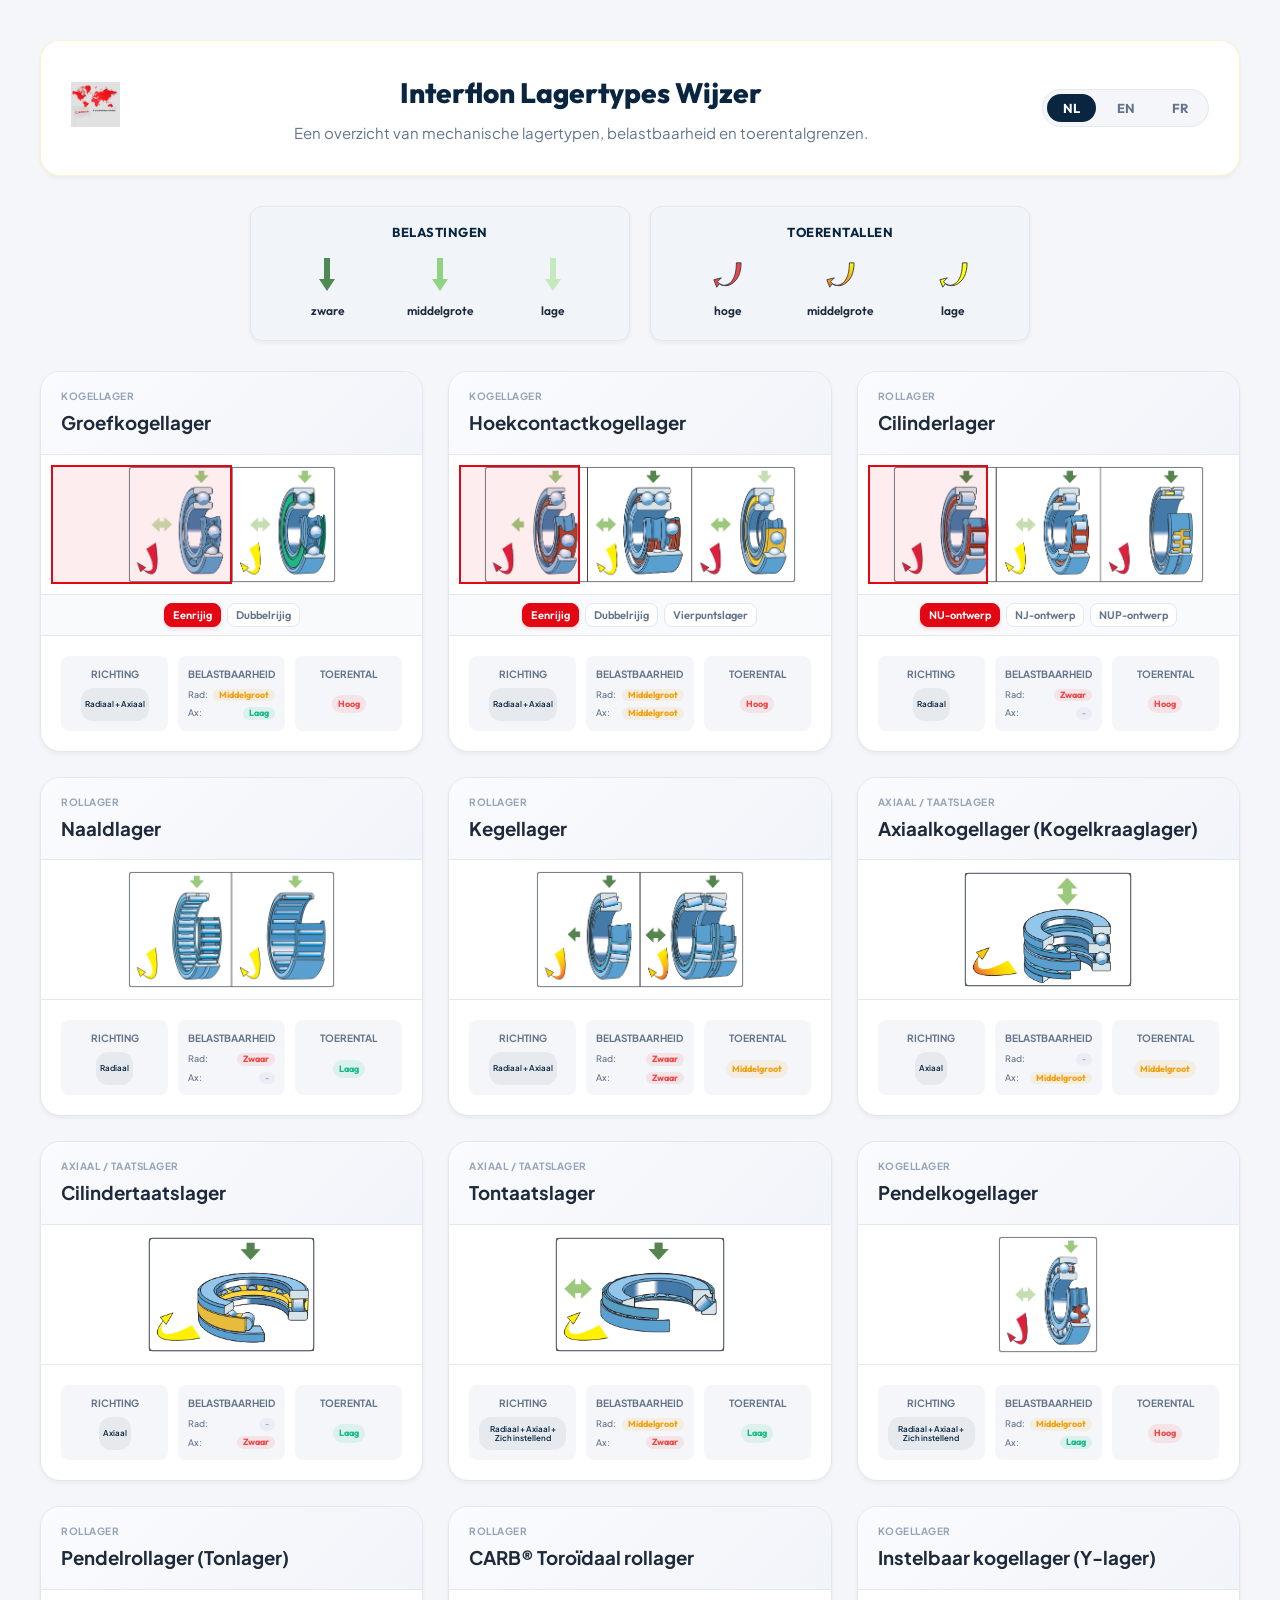
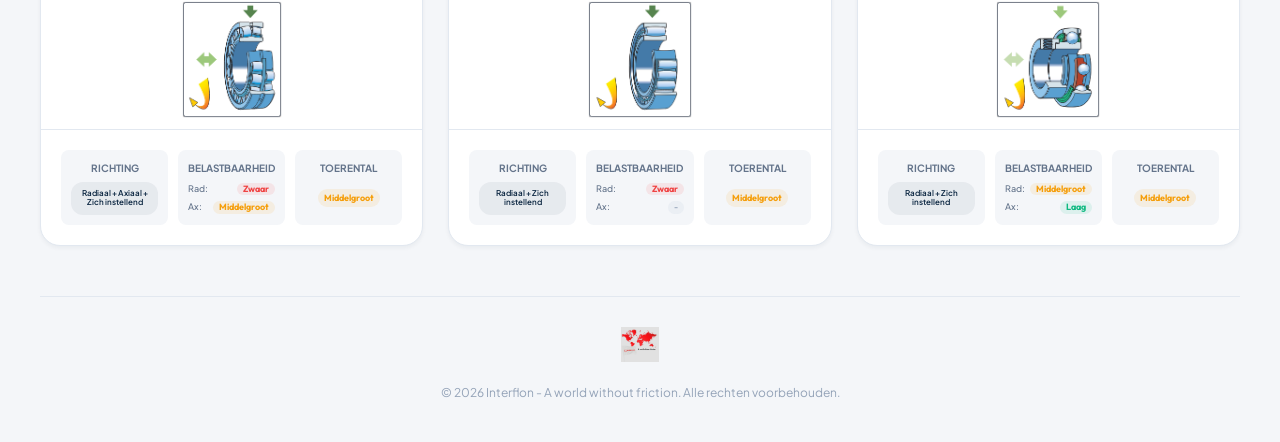
==== lagertypes.html @ d9db1bb4 "Update lagertypes.html via Antigravity" ====
<!DOCTYPE html>
<html lang="nl">
<head>
  <meta charset="UTF-8">
  <meta name="viewport" content="width=device-width, initial-scale=1.0">
  <title>Interflon Lagertypes Wijzer</title>
  
  <!-- Typography & Icons -->
  <link rel="preconnect" href="https://fonts.googleapis.com">
  <link rel="preconnect" href="https://fonts.gstatic.com" crossorigin>
  <link href="https://fonts.googleapis.com/css2?family=Outfit:wght@300;400;500;600;700;800&family=Plus+Jakarta+Sans:wght@300;400;500;600;700;800&display=swap" rel="stylesheet">
  
  <style>
    :root {
      --primary-blue: #0A2540;
      --accent-red: #E30613;
      --accent-red-hover: #C0050F;
      --accent-yellow: #FFC000;
      --accent-yellow-light: #FFF9E6;
      --accent-yellow-border: #FFE0B2;
      --accent-yellow-border-soft: rgba(255, 192, 0, 0.2);
      
      --bg-main: #F4F6F9;
      --bg-card: #FFFFFF;
      --text-dark: #1E293B;
      --text-medium: #64748B;
      --text-light: #94A3B8;
      
      --border-color: #E2E8F0;
      --border-radius-sm: 8px;
      --border-radius-md: 12px;
      --border-radius-lg: 20px;
      
      --shadow-sm: 0 2px 4px rgba(10, 37, 64, 0.05);
      --shadow-md: 0 10px 15px -3px rgba(10, 37, 64, 0.08), 0 4px 6px -2px rgba(10, 37, 64, 0.03);
      --shadow-lg: 0 20px 25px -5px rgba(10, 37, 64, 0.1), 0 10px 10px -5px rgba(10, 37, 64, 0.04);
      --shadow-glow-blue: 0 0 15px rgba(10, 37, 64, 0.15);
      
      --transition-fast: 0.2s ease;
      --transition-normal: 0.3s ease;
    }
    
    * {
      box-sizing: border-box;
      margin: 0;
      padding: 0;
    }
    
    body {
      font-family: 'Plus Jakarta Sans', sans-serif;
      background-color: var(--bg-main);
      color: var(--text-dark);
      line-height: 1.6;
      padding: 40px 20px;
    }
    
    .container {
      max-width: 1200px;
      margin: 0 auto;
    }
    
    /* Header section */
    header {
      background-color: var(--bg-card);
      border-radius: var(--border-radius-lg);
      padding: 30px;
      border: 1px solid var(--accent-yellow-border-soft);
      box-shadow: var(--shadow-sm);
      display: flex;
      justify-content: space-between;
      align-items: center;
      margin-bottom: 30px;
      flex-wrap: wrap;
      gap: 20px;
    }
    
    .logo-container img {
      height: 45px;
      object-fit: contain;
    }
    
    .header-text h1 {
      font-family: 'Outfit', sans-serif;
      font-size: 28px;
      font-weight: 800;
      color: var(--primary-blue);
      margin-bottom: 5px;
    }
    
    .header-text p {
      color: var(--text-medium);
      font-size: 15px;
    }
    
    /* Language Toggle */
    .lang-toggle {
      display: flex;
      gap: 5px;
      background: var(--bg-main);
      padding: 4px;
      border-radius: 30px;
      border: 1px solid var(--border-color);
    }
    
    .lang-btn {
      border: none;
      background: transparent;
      padding: 6px 16px;
      font-size: 13px;
      font-weight: 700;
      cursor: pointer;
      border-radius: 20px;
      color: var(--text-medium);
      font-family: 'Outfit', sans-serif;
      transition: all var(--transition-fast);
    }
    
    .lang-btn.active {
      background: var(--primary-blue);
      color: white;
    }
    
    /* Search and Filters */
    .filters-section {
      background: var(--bg-card);
      border-radius: var(--border-radius-md);
      padding: 20px;
      border: 1px solid var(--border-color);
      box-shadow: var(--shadow-sm);
      margin-bottom: 30px;
      display: flex;
      justify-content: space-between;
      align-items: center;
      gap: 20px;
      flex-wrap: wrap;
    }
    
    .search-box {
      position: relative;
      flex: 1;
      max-width: 450px;
      min-width: 250px;
    }
    
    .search-box input {
      width: 100%;
      padding: 12px 20px 12px 48px;
      font-size: 14px;
      border-radius: 30px;
      border: 1.5px solid var(--border-color);
      background-color: var(--bg-main);
      font-family: 'Plus Jakarta Sans', sans-serif;
      transition: all var(--transition-fast);
    }
    
    .search-box input:focus {
      outline: none;
      border-color: var(--primary-blue);
      background-color: white;
      box-shadow: var(--shadow-glow-blue);
    }
    
    .search-box svg {
      position: absolute;
      left: 18px;
      top: 50%;
      transform: translateY(-50%);
      width: 18px;
      height: 18px;
      color: var(--text-medium);
    }
    
    .filter-buttons {
      display: flex;
      gap: 8px;
      flex-wrap: wrap;
    }
    
    .filter-btn {
      border: 1px solid var(--border-color);
      background: var(--bg-card);
      padding: 8px 16px;
      border-radius: 20px;
      font-size: 13px;
      font-weight: 600;
      cursor: pointer;
      font-family: 'Outfit', sans-serif;
      color: var(--text-medium);
      transition: all var(--transition-fast);
    }
    
    .filter-btn:hover, .filter-btn.active {
      border-color: var(--primary-blue);
      color: var(--primary-blue);
      background-color: rgba(10, 37, 64, 0.04);
    }
    
    /* Grid */
    .grid {
      display: grid;
      grid-template-columns: repeat(auto-fill, minmax(290px, 1fr));
      gap: 25px;
    }
    
    /* Card design */
    .bearing-card {
      background: var(--bg-card);
      border-radius: var(--border-radius-lg);
      border: 1px solid var(--border-color);
      box-shadow: var(--shadow-sm);
      overflow: hidden;
      display: flex;
      flex-direction: column;
      transition: transform var(--transition-normal), box-shadow var(--transition-normal), border-color var(--transition-normal);
    }
    
    .bearing-card:hover {
      transform: translateY(-5px);
      box-shadow: var(--shadow-md);
      border-color: var(--accent-yellow-border);
    }
    
    .card-header {
      padding: 16px 20px;
      background: linear-gradient(135deg, #FAFBFD 0%, #F1F4F9 100%);
      border-bottom: 1px solid var(--border-color);
      display: flex;
      flex-direction: column;
      gap: 4px;
    }
    
    .card-title-area h3 {
      font-family: 'Outfit', sans-serif;
      font-size: 17px;
      font-weight: 700;
      color: var(--primary-blue);
    }
    
    .card-category {
      font-size: 10px;
      text-transform: uppercase;
      letter-spacing: 0.5px;
      font-weight: 700;
      color: var(--text-light);
    }
    
    /* Image Section in Card - full width */
    .card-img-block {
      width: 100%;
      height: 140px;
      background-color: white;
      border-bottom: 1px solid var(--border-color);
      display: flex;
      align-items: center;
      justify-content: center;
      padding: 10px;
      overflow: hidden;
    }
    
    .card-img-block img {
      max-width: 100%;
      max-height: 100%;
      object-fit: contain;
    }
    
    /* Subtype interactive overlays & tabs */
    .image-overlay-zone {
      position: absolute;
      top: 0;
      height: 100%;
      cursor: pointer;
      background-color: rgba(227, 6, 19, 0);
      transition: background-color 0.2s ease;
    }
    .image-overlay-zone:hover {
      background-color: rgba(227, 6, 19, 0.04);
    }
    .image-overlay-zone.active {
      background-color: rgba(227, 6, 19, 0.07);
      box-shadow: inset 0 0 0 2px var(--accent-red);
    }
    
    .subtype-tabs-container {
      display: flex;
      justify-content: center;
      gap: 6px;
      padding: 8px 12px;
      background-color: #f8fafc;
      border-bottom: 1px solid var(--border-color);
    }
    .subtype-tab-btn {
      font-family: 'Outfit', sans-serif;
      font-size: 11px;
      font-weight: 600;
      color: var(--text-medium);
      background-color: white;
      border: 1px solid #e2e8f0;
      border-radius: var(--border-radius-sm);
      padding: 4px 8px;
      cursor: pointer;
      transition: all 0.2s ease;
    }
    .subtype-tab-btn:hover {
      color: var(--accent-red);
      border-color: var(--accent-red);
      background-color: #fff5f5;
    }
    .subtype-tab-btn.active {
      color: white;
      background-color: var(--accent-red);
      border-color: var(--accent-red);
      box-shadow: 0 2px 4px rgba(227, 6, 19, 0.15);
    }
    
    .card-body {
      padding: 20px;
      flex: 1;
      display: flex;
      flex-direction: column;
      justify-content: center;
      gap: 15px;
    }
    
    /* Metrics / Indicators */
    .metrics-row {
      display: flex;
      justify-content: space-between;
      gap: 10px;
    }
    
    .metric-box {
      flex: 1;
      background: var(--bg-main);
      padding: 10px;
      border-radius: var(--border-radius-sm);
      display: flex;
      flex-direction: column;
      align-items: center;
      text-align: center;
    }
    
    .metric-label {
      font-size: 10px;
      text-transform: uppercase;
      font-weight: 700;
      color: var(--text-medium);
      margin-bottom: 6px;
    }
    
    .badge {
      font-size: 12px;
      font-weight: 700;
      padding: 4px 10px;
      border-radius: 12px;
      font-family: 'Outfit', sans-serif;
    }
    
    .badge-high {
      background-color: rgba(239, 68, 68, 0.1);
      color: #EF4444;
    }
    
    .badge-medium {
      background-color: rgba(245, 158, 11, 0.1);
      color: #F59E0B;
    }
    
    .badge-low {
      background-color: rgba(16, 185, 129, 0.1);
      color: #10B981;
    }
    
    .badge-none {
      background-color: rgba(226, 232, 240, 0.5);
      color: #94A3B8;
      font-weight: 500;
    }
    
    .direction-badge {
      background-color: rgba(10, 37, 64, 0.06);
      color: var(--primary-blue);
      font-size: 12px;
      font-weight: 600;
      padding: 4px 10px;
      border-radius: 12px;
    }
    
    /* Footer */
    footer {
      margin-top: 50px;
      border-top: 1px solid var(--border-color);
      padding-top: 30px;
      text-align: center;
      display: flex;
      flex-direction: column;
      align-items: center;
      gap: 15px;
    }
    
    .footer-logo img {
      height: 35px;
      object-fit: contain;
    }
    
    .footer-text {
      font-size: 12px;
      color: var(--text-light);
    }
    
    /* Legend area in header or sidebar */
    .legend-box {
      background: #FAFBFD;
      border: 1px solid var(--border-color);
      border-radius: var(--border-radius-md);
      padding: 15px 25px;
      margin-bottom: 30px;
      display: flex;
      justify-content: space-around;
      flex-wrap: wrap;
      gap: 20px;
      font-size: 12.5px;
      color: var(--text-medium);
    }
    
    .legend-item {
      display: flex;
      align-items: center;
      gap: 8px;
    }
    
    /* No results state */
    .no-results {
      background: var(--bg-card);
      border-radius: var(--border-radius-lg);
      border: 1.5px dashed var(--border-color);
      padding: 50px;
      text-align: center;
      display: none;
      width: 100%;
    }
    
    .no-results svg {
      width: 64px;
      height: 64px;
      color: var(--text-light);
      margin-bottom: 15px;
    }
    
    @media (max-width: 768px) {
      body {
        padding: 20px 10px;
      }
      
      header {
        flex-direction: column;
        text-align: center;
        padding: 20px;
      }
      
      .filters-section {
        flex-direction: column;
        align-items: stretch;
      }
      
      .filter-buttons {
        justify-content: center;
      }
      
      .grid {
        grid-template-columns: 1fr;
      }
    }
  </style>
</head>
<body>
  <div class="container">
    
    <!-- Top Header -->
    <header>
      <div class="logo-container">
        <img src="interflon-logo.jpg" alt="Interflon">
      </div>
      <div class="header-text" style="text-align: center; flex: 1;">
        <h1 id="mainTitle">Interflon Lagertypes Wijzer</h1>
        <p id="mainSubtitle">Een overzicht van mechanische lagertypen, belastbaarheid en toerentalgrenzen.</p>
      </div>
      <div class="lang-toggle">
        <button class="lang-btn active" onclick="changeLanguage('nl')">NL</button>
        <button class="lang-btn" onclick="changeLanguage('en')">EN</button>
        <button class="lang-btn" onclick="changeLanguage('fr')">FR</button>
      </div>
    </header>
    
    <!-- Legend Box -->
    <div class="legend-box-container" style="display: flex; gap: 20px; justify-content: center; align-items: stretch; flex-wrap: wrap; margin-bottom: 30px;">
      
      <!-- BELASTINGEN / LOADS Box -->
      <div class="pdf-legend-box" style="flex: 1; min-width: 280px; max-width: 380px; background: #F1F4F9; border: 1px solid var(--border-color); border-radius: var(--border-radius-md); padding: 15px 20px; display: flex; flex-direction: column; align-items: center; box-shadow: var(--shadow-sm);">
        <h4 id="legendLoadsTitle" style="font-family: 'Outfit', sans-serif; font-size: 13px; font-weight: 700; color: var(--primary-blue); margin: 0 0 15px 0; text-transform: uppercase; letter-spacing: 0.5px;">BELASTINGEN</h4>
        <div style="display: flex; justify-content: space-around; width: 100%; align-items: flex-end; flex: 1; margin-bottom: 5px;">
          <!-- Column 1: Zwaar -->
          <div style="display: flex; flex-direction: column; align-items: center; gap: 8px; width: 30%;">
            <svg width="20" height="35" viewBox="0 0 20 35" style="color: #4D8A54;">
              <rect x="7" y="0" width="6" height="23" fill="currentColor" />
              <polygon points="2,21 10,33 18,21" fill="currentColor" />
            </svg>
            <span id="legendLoadHeavy" style="font-family: 'Outfit', sans-serif; font-size: 12px; font-weight: 600; color: var(--text-dark); text-align: center; white-space: nowrap;">zware</span>
          </div>
          <!-- Column 2: Middelgroot -->
          <div style="display: flex; flex-direction: column; align-items: center; gap: 8px; width: 30%;">
            <svg width="20" height="35" viewBox="0 0 20 35" style="color: #90D382;">
              <rect x="7" y="0" width="6" height="23" fill="currentColor" />
              <polygon points="2,21 10,33 18,21" fill="currentColor" />
            </svg>
            <span id="legendLoadMedium" style="font-family: 'Outfit', sans-serif; font-size: 12px; font-weight: 600; color: var(--text-dark); text-align: center; white-space: nowrap;">middelgrote</span>
          </div>
          <!-- Column 3: Laag -->
          <div style="display: flex; flex-direction: column; align-items: center; gap: 8px; width: 30%;">
            <svg width="20" height="35" viewBox="0 0 20 35" style="color: #C5E9BE;">
              <rect x="7" y="0" width="6" height="23" fill="currentColor" />
              <polygon points="2,21 10,33 18,21" fill="currentColor" />
            </svg>
            <span id="legendLoadLight" style="font-family: 'Outfit', sans-serif; font-size: 12px; font-weight: 600; color: var(--text-dark); text-align: center; white-space: nowrap;">lage</span>
          </div>
        </div>
      </div>

      <!-- TOERENTALLEN / SPEEDS Box -->
      <div class="pdf-legend-box" style="flex: 1; min-width: 280px; max-width: 380px; background: #F1F4F9; border: 1px solid var(--border-color); border-radius: var(--border-radius-md); padding: 15px 20px; display: flex; flex-direction: column; align-items: center; box-shadow: var(--shadow-sm);">
        <h4 id="legendSpeedsTitle" style="font-family: 'Outfit', sans-serif; font-size: 13px; font-weight: 700; color: var(--primary-blue); margin: 0 0 15px 0; text-transform: uppercase; letter-spacing: 0.5px;">TOERENTALLEN</h4>
        <div style="display: flex; justify-content: space-around; width: 100%; align-items: flex-end; flex: 1; margin-bottom: 5px;">
          <!-- Column 1: Hoge -->
          <div style="display: flex; flex-direction: column; align-items: center; gap: 8px; width: 30%;">
            <svg width="30" height="35" viewBox="0 0 32 35" style="color: #EF4444;">
              <path d="M26 4 C26 22, 19 28, 12 28 C9 28, 7 26, 6 24 L10 20 L2 22 L5 30 L8 26 C12 29, 16 29, 20 27 C27 23, 31 16, 31 4 Z" fill="currentColor" stroke="#374151" stroke-width="1" />
            </svg>
            <span id="legendSpeedHigh" style="font-family: 'Outfit', sans-serif; font-size: 12px; font-weight: 600; color: var(--text-dark); text-align: center; white-space: nowrap;">hoge</span>
          </div>
          <!-- Column 2: Middelgrote -->
          <div style="display: flex; flex-direction: column; align-items: center; gap: 8px; width: 30%;">
            <svg width="30" height="35" viewBox="0 0 32 35">
              <defs>
                <linearGradient id="speedMediumGradient" x1="0%" y1="100%" x2="0%" y2="0%">
                  <stop offset="0%" stop-color="#F97316" />
                  <stop offset="100%" stop-color="#FFFF00" />
                </linearGradient>
              </defs>
              <path d="M26 4 C26 22, 19 28, 12 28 C9 28, 7 26, 6 24 L10 20 L2 22 L5 30 L8 26 C12 29, 16 29, 20 27 C27 23, 31 16, 31 4 Z" fill="url(#speedMediumGradient)" stroke="#374151" stroke-width="1" />
            </svg>
            <span id="legendSpeedMedium" style="font-family: 'Outfit', sans-serif; font-size: 12px; font-weight: 600; color: var(--text-dark); text-align: center; white-space: nowrap;">middelgrote</span>
          </div>
          <!-- Column 3: Lage -->
          <div style="display: flex; flex-direction: column; align-items: center; gap: 8px; width: 30%;">
            <svg width="30" height="35" viewBox="0 0 32 35" style="color: #FFFF00;">
              <path d="M26 4 C26 22, 19 28, 12 28 C9 28, 7 26, 6 24 L10 20 L2 22 L5 30 L8 26 C12 29, 16 29, 20 27 C27 23, 31 16, 31 4 Z" fill="currentColor" stroke="#374151" stroke-width="1" />
            </svg>
            <span id="legendSpeedLow" style="font-family: 'Outfit', sans-serif; font-size: 12px; font-weight: 600; color: var(--text-dark); text-align: center; white-space: nowrap;">lage</span>
          </div>
        </div>
      </div>

    </div>
    

    
    <!-- Grid containing cards -->
    <div class="grid" id="bearingsGrid">
      <!-- Wordt dynamisch geladen via JS -->
    </div>
    
    <!-- No results state -->
    <div class="no-results" id="noResultsState">
      <svg xmlns="http://www.w3.org/2000/svg" fill="none" viewBox="0 0 24 24" stroke-width="1" stroke="currentColor">
        <path stroke-linecap="round" stroke-linejoin="round" d="M12 9v3.75m-9.303 3.376c-.866 1.5.217 3.374 1.948 3.374h14.71c1.73 0 2.813-1.874 1.948-3.374L13.949 3.378c-.866-1.5-3.032-1.5-3.898 0L2.697 16.126ZM12 15.75h.007v.008H12v-.008Z" />
      </svg>
      <h3 id="lblNoResultsTitle">Geen lagertypes gevonden</h3>
      <p id="lblNoResultsDesc" style="color: var(--text-medium); margin-top: 8px;">Probeer een andere zoekterm.</p>
    </div>
    
    <!-- Footer -->
    <footer>
      <div class="footer-logo">
        <img src="interflon-logo.jpg" alt="Interflon">
      </div>
      <div class="footer-text" id="lblFooterText">
        © 2026 Interflon - A world without friction. Alle rechten voorbehouden.
      </div>
    </footer>
    
  </div>

  <script>
    // Data translation maps
    const TRANSLATIONS = {
      nl: {
        mainTitle: "Interflon Lagertypes Wijzer",
        mainSubtitle: "Een overzicht van mechanische lagertypen, belastbaarheid en toerentalgrenzen.",
        legendLoadsTitle: "BELASTINGEN",
        legendSpeedsTitle: "TOERENTALLEN",
        legendLoadHeavy: "zware",
        legendLoadMedium: "middelgrote",
        legendLoadLight: "lage",
        legendSpeedHigh: "hoge",
        legendSpeedMedium: "middelgrote",
        legendSpeedLow: "lage",
        searchPlaceholder: "Zoek op lagertype (bijv. groefkogel, tonlager...)",
        lblLegendBelastingen: "Belastingen:",
        lblLegendToerentallen: "Toerental:",
        lblZwaar: "Zwaar",
        lblMiddelgroot: "Middelgroot",
        lblLaag: "Laag",
        lblHoog2: "Hoog",
        lblMiddelgroot2: "Middelgroot",
        lblLaag2: "Laag",
        btnFilterAll: "Alles",
        btnFilterBall: "Kogellagers",
        btnFilterRoller: "Rollagers",
        btnFilterThrust: "Taats/Axiaal",
        lblNoResultsTitle: "Geen lagertypes gevonden",
        lblNoResultsDesc: "Probeer een andere zoekterm.",
        lblFooterText: "© 2026 Interflon - A world without friction. Alle rechten voorbehouden.",
        lblLoad: "Belastbaarheid",
        lblSpeed: "Toerental",
        lblDirection: "Richting",
        // Categories
        catBall: "Kogellager",
        catRoller: "Rollager",
        catThrust: "Axiaal / Taatslager",
        catSpecial: "Speciaal lager",
        // Directions
        dirRadial: "Radiaal",
        dirAxial: "Axiaal",
        dirCombined: "Radiaal + Axiaal",
        dirSelfAligning: "Zich instellend",
        dirRadialSelfAligning: "Radiaal + Zich instellend",
        dirAllSelfAligning: "Radiaal + Axiaal + Zich instellend",
        // Magnitudes
        magHigh: "Zwaar",
        magMedium: "Middelgroot",
        magLow: "Laag",
        // Speeds
        spdHigh: "Hoog",
        spdMedium: "Middelgroot",
        spdLow: "Laag"
      },
      en: {
        mainTitle: "Interflon Bearing Types Guide",
        mainSubtitle: "An overview of bearing types, load capacities, and speed ratings.",
        legendLoadsTitle: "LOADS",
        legendSpeedsTitle: "SPEED RATINGS",
        legendLoadHeavy: "heavy",
        legendLoadMedium: "medium",
        legendLoadLight: "light",
        legendSpeedHigh: "high",
        legendSpeedMedium: "medium",
        legendSpeedLow: "low",
        searchPlaceholder: "Search bearing type (e.g., deep groove, spherical roller...)",
        lblLegendBelastingen: "Loads:",
        lblLegendToerentallen: "Speed:",
        lblZwaar: "Heavy",
        lblMiddelgroot: "Medium",
        lblLaag: "Low",
        lblHoog2: "High",
        lblMiddelgroot2: "Medium",
        lblLaag2: "Low",
        btnFilterAll: "All",
        btnFilterBall: "Ball Bearings",
        btnFilterRoller: "Roller Bearings",
        btnFilterThrust: "Thrust Bearings",
        lblNoResultsTitle: "No bearing types found",
        lblNoResultsDesc: "Try a different search term.",
        lblFooterText: "© 2026 Interflon - A world without friction. All rights reserved.",
        lblLoad: "Load Capacity",
        lblSpeed: "Speed Rating",
        lblDirection: "Direction",
        // Categories
        catBall: "Ball Bearing",
        catRoller: "Roller Bearing",
        catThrust: "Thrust Bearing",
        catSpecial: "Special Bearing",
        // Directions
        dirRadial: "Radial",
        dirAxial: "Axial",
        dirCombined: "Radial + Axial",
        dirSelfAligning: "Self-aligning",
        dirRadialSelfAligning: "Radial + Self-aligning",
        dirAllSelfAligning: "Radial + Axial + Self-aligning",
        // Magnitudes
        magHigh: "Heavy",
        magMedium: "Medium",
        magLow: "Low",
        // Speeds
        spdHigh: "High",
        spdMedium: "Medium",
        spdLow: "Low"
      },
      fr: {
        mainTitle: "Guide des Types de Roulement Interflon",
        mainSubtitle: "Un aperçu des types de roulements, capacités de charge et vitesses maximales.",
        legendLoadsTitle: "CHARGES",
        legendSpeedsTitle: "VITESSES",
        legendLoadHeavy: "lourdes",
        legendLoadMedium: "moyennes",
        legendLoadLight: "faibles",
        legendSpeedHigh: "élevées",
        legendSpeedMedium: "moyennes",
        legendSpeedLow: "faibles",
        searchPlaceholder: "Rechercher un type (ex. billes, rouleaux sphériques...)",
        lblLegendBelastingen: "Charges :",
        lblLegendToerentallen: "Vitesse :",
        lblZwaar: "Lourde",
        lblMiddelgroot: "Moyenne",
        lblLaag: "Faible",
        lblHoog2: "Élevée",
        lblMiddelgroot2: "Moyenne",
        lblLaag2: "Faible",
        btnFilterAll: "Tout",
        btnFilterBall: "Roulements à billes",
        btnFilterRoller: "Roulements à rouleaux",
        btnFilterThrust: "Butées",
        lblNoResultsTitle: "Aucun type de roulement trouvé",
        lblNoResultsDesc: "Essayez un autre mot clé.",
        lblFooterText: "© 2026 Interflon - A world without friction. Tous droits réservés.",
        lblLoad: "Capacité de charge",
        lblSpeed: "Vitesse maximale",
        lblDirection: "Direction",
        // Categories
        catBall: "Roulement à billes",
        catRoller: "Roulement à rouleaux",
        catThrust: "Butée",
        catSpecial: "Roulement spécial",
        // Directions
        dirRadial: "Radiale",
        dirAxial: "Axiale",
        dirCombined: "Radiale + Axiale",
        dirSelfAligning: "Rotule / Auto-aligneur",
        dirRadialSelfAligning: "Radiale + Auto-aligneur",
        dirAllSelfAligning: "Radiale + Axiale + Auto-aligneur",
        // Magnitudes
        magHigh: "Lourde",
        magMedium: "Moyenne",
        magLow: "Faible",
        // Speeds
        spdHigh: "Élevée",
        spdMedium: "Moyenne",
        spdLow: "Faible"
      }
    };

    // Bearing types data using original PDF crops
    const BEARINGS_DATA = [
      {
        id: "groove_ball",
        category: "ball",
        img: "crop-groove-ball.png",
        names: {
          nl: "Groefkogellager",
          en: "Deep groove ball bearing",
          fr: "Roulement à billes à gorge profonde"
        },
        subtypes: [
          {
            names: { nl: "Eenrijig", en: "Single Row", fr: "Une rangée" },
            direction: "dirCombined",
            load: { radial: "magMedium", axial: "magLow" },
            speed: "spdHigh"
          },
          {
            names: { nl: "Dubbelrijig", en: "Double Row", fr: "Deux rangées" },
            direction: "dirCombined",
            load: { radial: "magMedium", axial: "magLow" },
            speed: "spdLow"
          }
        ]
      },
      {
        id: "angular_contact",
        category: "ball",
        img: "crop-angular-contact.png",
        names: {
          nl: "Hoekcontactkogellager",
          en: "Angular contact ball bearing",
          fr: "Roulement à billes à contact oblique"
        },
        subtypes: [
          {
            names: { nl: "Eenrijig", en: "Single Row", fr: "Une rangée" },
            direction: "dirCombined",
            load: { radial: "magMedium", axial: "magMedium" },
            speed: "spdHigh"
          },
          {
            names: { nl: "Dubbelrijig", en: "Double Row", fr: "Deux rangées" },
            direction: "dirCombined",
            load: { radial: "magHigh", axial: "magMedium" },
            speed: "spdLow"
          },
          {
            names: { nl: "Vierpuntslager", en: "Four-point", fr: "Quatre points" },
            direction: "dirCombined",
            load: { radial: "magLow", axial: "magMedium" },
            speed: "spdHigh"
          }
        ]
      },
      {
        id: "cylindrical_roller",
        category: "roller",
        img: "crop-cylindrical-roller.png",
        names: {
          nl: "Cilinderlager",
          en: "Cylindrical roller bearing",
          fr: "Roulement à rouleaux cylindriques"
        },
        subtypes: [
          {
            names: { nl: "NU-ontwerp", en: "NU design", fr: "Conception NU" },
            direction: "dirRadial",
            load: { radial: "magHigh", axial: null },
            speed: "spdHigh"
          },
          {
            names: { nl: "NJ-ontwerp", en: "NJ design", fr: "Conception NJ" },
            direction: "dirCombined",
            load: { radial: "magHigh", axial: "magLow" },
            speed: "spdLow"
          },
          {
            names: { nl: "NUP-ontwerp", en: "NUP design", fr: "Conception NUP" },
            direction: "dirCombined",
            load: { radial: "magHigh", axial: null },
            speed: "spdHigh"
          }
        ]
      },
      {
        id: "needle_roller",
        category: "roller",
        img: "crop-needle-roller.png",
        names: {
          nl: "Naaldlager",
          en: "Needle roller bearing",
          fr: "Roulement à aiguilles"
        },
        direction: "dirRadial",
        load: { radial: "magHigh", axial: null },
        speed: "spdLow"
      },
      {
        id: "tapered_roller",
        category: "roller",
        img: "crop-tapered-roller.png",
        names: {
          nl: "Kegellager",
          en: "Tapered roller bearing",
          fr: "Roulement à rouleaux coniques"
        },
        direction: "dirCombined",
        load: { radial: "magHigh", axial: "magHigh" },
        speed: "spdMedium"
      },
      {
        id: "thrust_ball",
        category: "thrust",
        img: "crop-thrust-ball.png",
        names: {
          nl: "Axiaalkogellager (Kogelkraaglager)",
          en: "Thrust ball bearing",
          fr: "Butée à billes"
        },
        direction: "dirAxial",
        load: { radial: null, axial: "magMedium" },
        speed: "spdMedium"
      },
      {
        id: "cylindrical_thrust",
        category: "thrust",
        img: "crop-cylindrical-thrust.png",
        names: {
          nl: "Cilindertaatslager",
          en: "Cylindrical roller thrust bearing",
          fr: "Butée à rouleaux cylindriques"
        },
        direction: "dirAxial",
        load: { radial: null, axial: "magHigh" },
        speed: "spdLow"
      },
      {
        id: "spherical_thrust",
        category: "thrust",
        img: "crop-spherical-thrust.png",
        names: {
          nl: "Tontaatslager",
          en: "Spherical roller thrust bearing",
          fr: "Butée à rotule sur rouleaux"
        },
        direction: "dirAllSelfAligning",
        load: { radial: "magMedium", axial: "magHigh" },
        speed: "spdLow"
      },
      {
        id: "self_aligning_ball",
        category: "ball",
        img: "crop-self-aligning-ball.png",
        names: {
          nl: "Pendelkogellager",
          en: "Self-aligning ball bearing",
          fr: "Roulement à billes auto-aligneur"
        },
        direction: "dirAllSelfAligning",
        load: { radial: "magMedium", axial: "magLow" },
        speed: "spdHigh"
      },
      {
        id: "spherical_roller",
        category: "roller",
        img: "crop-spherical-roller.png",
        names: {
          nl: "Pendelrollager (Tonlager)",
          en: "Spherical roller bearing",
          fr: "Roulement à rotule sur rouleaux"
        },
        direction: "dirAllSelfAligning",
        load: { radial: "magHigh", axial: "magMedium" },
        speed: "spdMedium"
      },
      {
        id: "carb_toroidal",
        category: "roller",
        img: "crop-carb.png",
        names: {
          nl: "CARB® Toroïdaal rollager",
          en: "CARB® toroidal roller bearing",
          fr: "Roulement toroïdal CARB®"
        },
        direction: "dirRadialSelfAligning",
        load: { radial: "magHigh", axial: null },
        speed: "spdMedium"
      },
      {
        id: "insert_ball",
        category: "ball",
        img: "crop-insert-ball.png",
        names: {
          nl: "Instelbaar kogellager (Y-lager)",
          en: "Insert ball bearing",
          fr: "Roulement d'insertion à billes"
        },
        direction: "dirRadialSelfAligning",
        load: { radial: "magMedium", axial: "magLow" },
        speed: "spdMedium"
      }
    ];

    let currentLang = "nl";
    const activeSubtypeMap = {};

    function selectSubtype(itemId, index) {
      activeSubtypeMap[itemId] = index;
      renderGrid();
    }

    // Initialize Page
    function init() {
      // Get URL language parameter
      const params = new URLSearchParams(window.location.search);
      const urlLang = params.get('lang');
      if (urlLang && (urlLang === 'nl' || urlLang === 'en' || urlLang === 'fr')) {
        currentLang = urlLang;
      }
      
      updateLanguageSelector();
      translateUI();
      renderGrid();
    }

    function changeLanguage(lang) {
      currentLang = lang;
      updateLanguageSelector();
      translateUI();
      renderGrid();
      
      // Update URL parameters without reloading
      const newUrl = window.location.protocol + "//" + window.location.host + window.location.pathname + '?lang=' + lang;
      window.history.pushState({path:newUrl},'',newUrl);
    }

    function updateLanguageSelector() {
      document.querySelectorAll(".lang-btn").forEach(btn => {
        btn.classList.remove("active");
        if (btn.textContent.toLowerCase() === currentLang) {
          btn.classList.add("active");
        }
      });
    }

    function translateUI() {
      const dict = TRANSLATIONS[currentLang];
      
      // Text translations
      document.getElementById("mainTitle").textContent = dict.mainTitle;
      document.getElementById("mainSubtitle").textContent = dict.mainSubtitle;
      document.getElementById("lblFooterText").textContent = dict.lblFooterText;
      
      // Legend translations
      document.getElementById("legendLoadsTitle").textContent = dict.legendLoadsTitle;
      document.getElementById("legendSpeedsTitle").textContent = dict.legendSpeedsTitle;
      document.getElementById("legendLoadHeavy").textContent = dict.legendLoadHeavy;
      document.getElementById("legendLoadMedium").textContent = dict.legendLoadMedium;
      document.getElementById("legendLoadLight").textContent = dict.legendLoadLight;
      document.getElementById("legendSpeedHigh").textContent = dict.legendSpeedHigh;
      document.getElementById("legendSpeedMedium").textContent = dict.legendSpeedMedium;
      document.getElementById("legendSpeedLow").textContent = dict.legendSpeedLow;
    }

    function renderGrid() {
      const grid = document.getElementById("bearingsGrid");
      const dict = TRANSLATIONS[currentLang];
      
      grid.innerHTML = "";
      grid.style.display = "grid";
      
      BEARINGS_DATA.forEach(item => {
        const card = document.createElement("div");
        card.className = "bearing-card";
        
        const hasSubtypes = item.subtypes && item.subtypes.length > 0;
        const activeSubIdx = activeSubtypeMap[item.id] || 0;
        const currentData = hasSubtypes ? item.subtypes[activeSubIdx] : item;
        // Load helpers
        const getLoadBadgeClass = (val) => {
          if (val === 'magHigh') return 'badge-high';
          if (val === 'magMedium') return 'badge-medium';
          if (val === 'magLow') return 'badge-low';
          return 'badge-none';
        };
        const getLoadText = (val) => {
          if (val === 'magHigh') return dict.magHigh;
          if (val === 'magMedium') return dict.magMedium;
          if (val === 'magLow') return dict.magLow;
          return '-';
        };

        // Calculate load display HTML
        let loadContentHtml = "";
        if (currentData.load && (currentData.load.radial !== undefined || currentData.load.axial !== undefined)) {
          loadContentHtml = `
            <div style="display: flex; flex-direction: column; gap: 4px; align-items: stretch; font-size: 11px; width: 100%; margin-top: auto;">
              <div style="display: flex; justify-content: space-between; align-items: center; gap: 4px;">
                <span style="color: var(--text-medium); font-weight: 500; font-size: 9px;">Rad:</span>
                <span class="badge ${getLoadBadgeClass(currentData.load.radial)}" style="font-size: 9px; padding: 1px 6px; line-height: 1.2;">${getLoadText(currentData.load.radial)}</span>
              </div>
              <div style="display: flex; justify-content: space-between; align-items: center; gap: 4px;">
                <span style="color: var(--text-medium); font-weight: 500; font-size: 9px;">Ax:</span>
                <span class="badge ${getLoadBadgeClass(currentData.load.axial)}" style="font-size: 9px; padding: 1px 6px; line-height: 1.2;">${getLoadText(currentData.load.axial)}</span>
              </div>
            </div>
          `;
        } else {
          let loadText = dict.magMedium;
          let loadClass = "badge-medium";
          if (currentData.load === 'magHigh') { loadText = dict.magHigh; loadClass = "badge-high"; }
          if (currentData.load === 'magLow') { loadText = dict.magLow; loadClass = "badge-low"; }
          loadContentHtml = `<span class="badge ${loadClass}" style="margin-top: auto; margin-bottom: auto;">${loadText}</span>`;
        }
        
        let speedText = dict.spdMedium;
        let speedClass = "badge-medium";
        if (currentData.speed === 'spdHigh') { speedText = dict.spdHigh; speedClass = "badge-high"; }
        if (currentData.speed === 'spdLow') { speedText = dict.spdLow; speedClass = "badge-low"; }
        
        const directionText = dict[currentData.direction];
        const categoryText = dict['cat' + item.category.charAt(0).toUpperCase() + item.category.slice(1)];
        
        // Render overlays if subtypes exist
        let overlaysHtml = "";
        let tabsHtml = "";
        if (hasSubtypes) {
          const numSubtypes = item.subtypes.length;
          const widthPercent = 100 / numSubtypes;
          
          // Image zone overlays
          item.subtypes.forEach((sub, subIdx) => {
            const activeClass = subIdx === activeSubIdx ? "active" : "";
            const leftPercent = subIdx * widthPercent;
            overlaysHtml += `
              <div class="image-overlay-zone ${activeClass}" 
                   style="width: ${widthPercent}%; left: ${leftPercent}%;" 
                   onclick="selectSubtype('${item.id}', ${subIdx})"
                   title="${sub.names[currentLang]}">
              </div>
            `;
          });
          
          // Selection tabs
          tabsHtml += `<div class="subtype-tabs-container">`;
          item.subtypes.forEach((sub, subIdx) => {
            const activeClass = subIdx === activeSubIdx ? "active" : "";
            tabsHtml += `
              <button class="subtype-tab-btn ${activeClass}" onclick="selectSubtype('${item.id}', ${subIdx})">
                ${sub.names[currentLang]}
              </button>
            `;
          });
          tabsHtml += `</div>`;
        }
        
        let imgHtml = "";
        if (hasSubtypes) {
          imgHtml = `
            <div style="position: relative; display: flex; align-items: center; justify-content: center; width: 100%; height: 100%;">
              <img src="${item.img}?v=12" alt="${item.names[currentLang]}" onerror="this.src='bearing-dimensions.jpg'" style="max-height: 100%; max-width: 100%; object-fit: contain;">
              <div style="position: absolute; top: 0; left: 0; width: 100%; height: 100%; display: flex;">
                ${overlaysHtml}
              </div>
            </div>
          `;
        } else {
          imgHtml = `
            <img src="${item.img}?v=12" alt="${item.names[currentLang]}" onerror="this.src='bearing-dimensions.jpg'">
          `;
        }

        card.innerHTML = `
          <div class="card-header">
            <span class="card-category">${categoryText}</span>
            <h3>${item.names[currentLang]}</h3>
          </div>
          <div class="card-img-block">
            ${imgHtml}
          </div>
          ${tabsHtml}
          <div class="card-body">
            <div class="metrics-row">
              <div class="metric-box" style="display: flex; flex-direction: column; justify-content: space-between; align-items: center; min-height: 58px; box-sizing: border-box;">
                <span class="metric-label">${dict.lblDirection}</span>
                <span class="direction-badge" style="font-size: 8px; padding: 2px 4px; text-align: center; line-height: 1.1; display: flex; align-items: center; justify-content: center; flex: 1; margin-top: auto; margin-bottom: auto; max-width: 100%; word-break: break-word;">${directionText}</span>
              </div>
              <div class="metric-box" style="display: flex; flex-direction: column; justify-content: space-between; align-items: center; min-height: 58px; box-sizing: border-box;">
                <span class="metric-label">${dict.lblLoad}</span>
                ${loadContentHtml}
              </div>
              <div class="metric-box" style="display: flex; flex-direction: column; justify-content: space-between; align-items: center; min-height: 58px; box-sizing: border-box;">
                <span class="metric-label">${dict.lblSpeed}</span>
                <span class="badge ${speedClass}" style="margin-top: auto; margin-bottom: auto; font-size: 9px; padding: 2px 6px;">${speedText}</span>
              </div>
            </div>
          </div>
        `;
        
        grid.appendChild(card);
      });
    }

    // Initialize on load
    window.onload = init;
  </script>
</body>
</html>
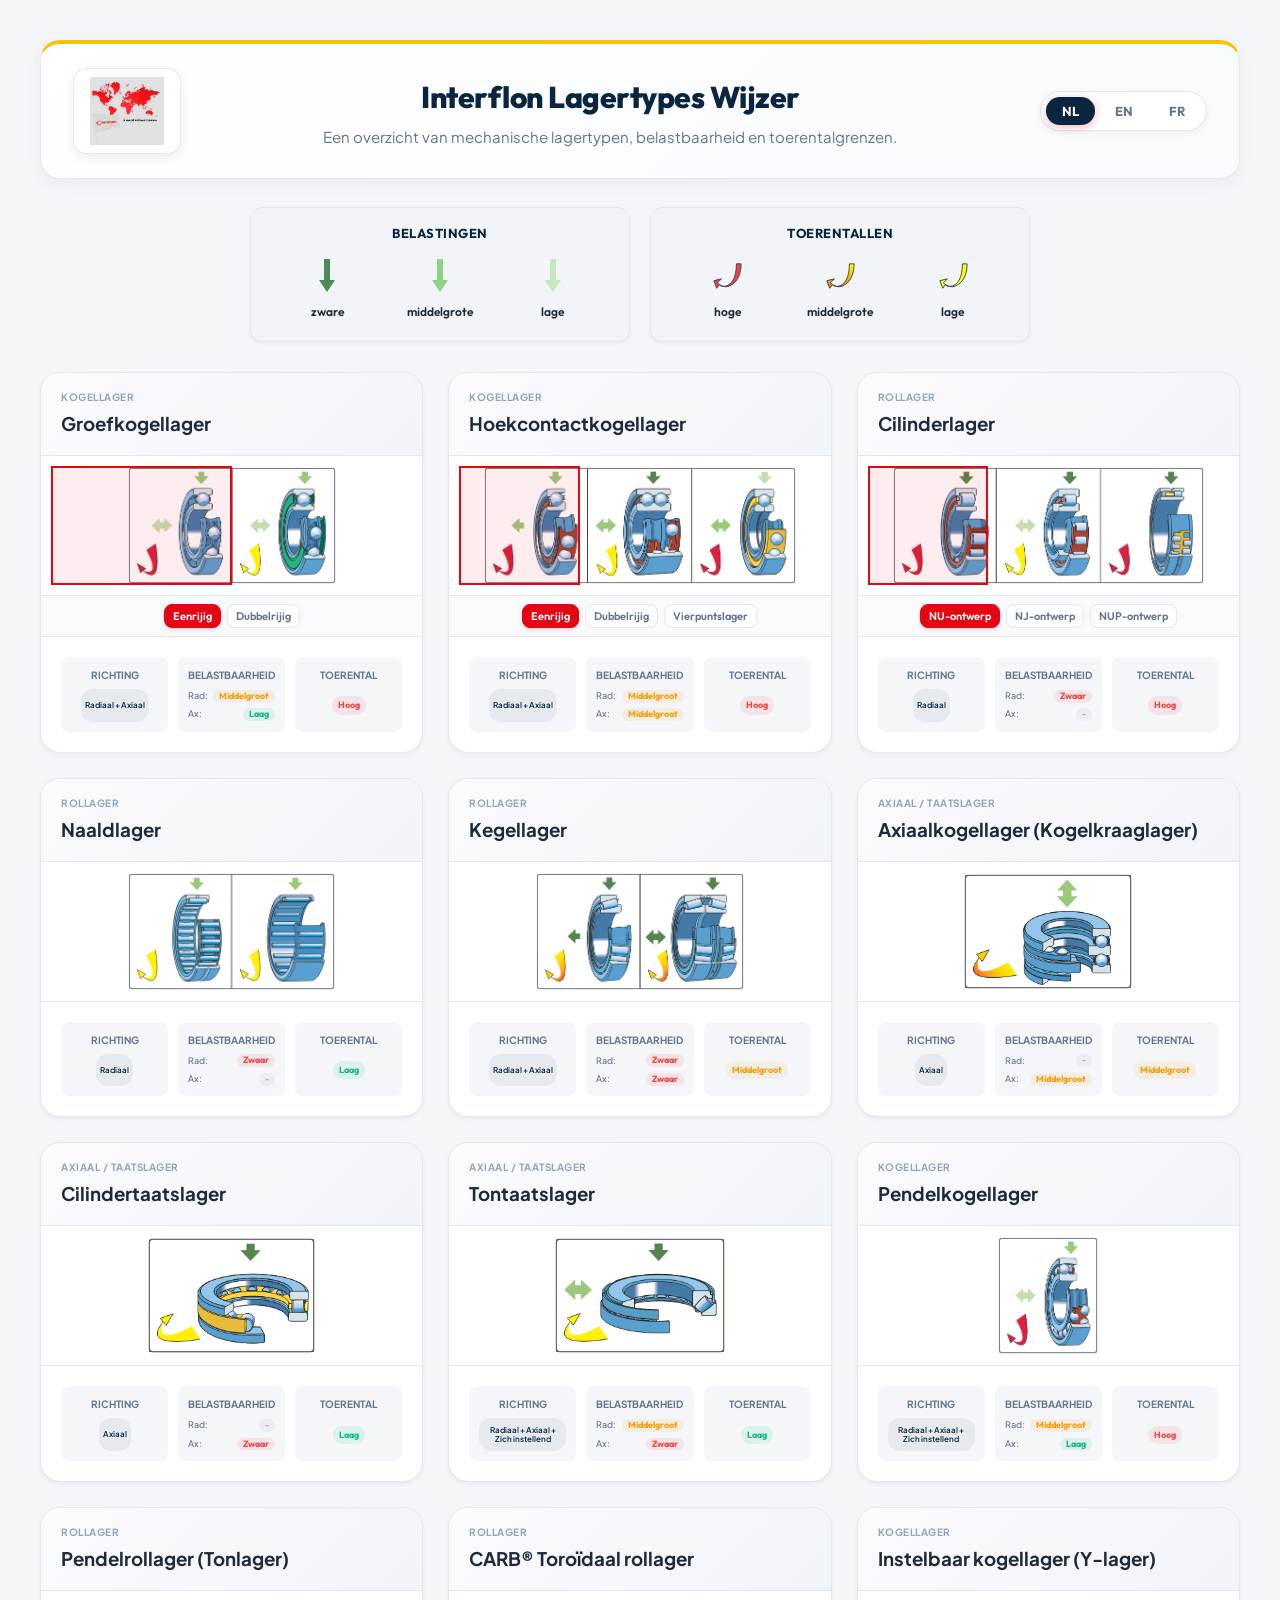
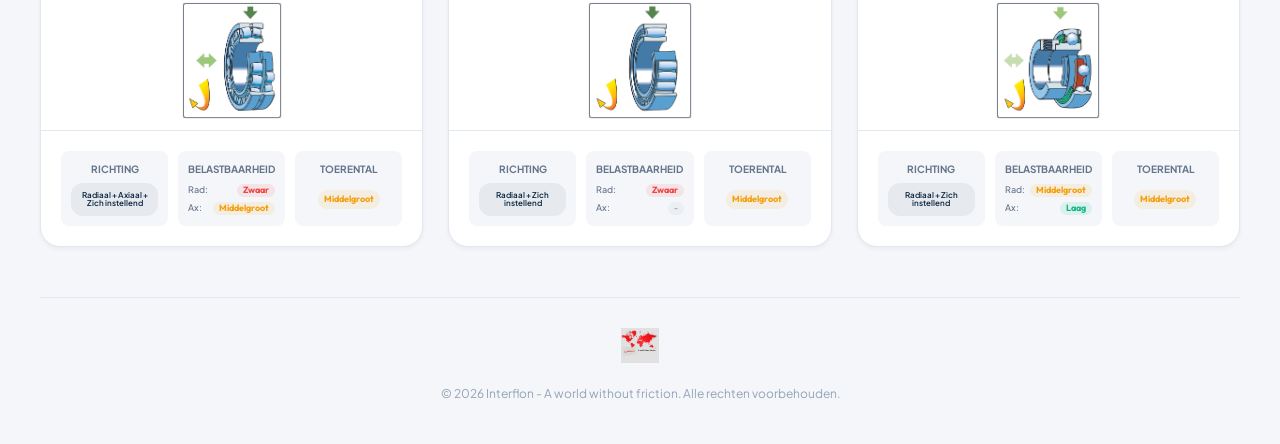
==== commit b9951ee7: "Update lagertypes.html via Antigravity" ====
--- a/lagertypes.html
+++ b/lagertypes.html
@@ -61,45 +61,68 @@
     
     /* Header section */
     header {
-      background-color: var(--bg-card);
+      background: linear-gradient(135deg, #FFFFFF 0%, #F8FAFC 100%);
       border-radius: var(--border-radius-lg);
-      padding: 30px;
-      border: 1px solid var(--accent-yellow-border-soft);
-      box-shadow: var(--shadow-sm);
+      padding: 24px 32px;
+      border: 1px solid #E2E8F0;
+      border-top: 4px solid var(--accent-yellow);
+      box-shadow: 0 4px 20px -2px rgba(10, 37, 64, 0.06);
       display: flex;
       justify-content: space-between;
       align-items: center;
-      margin-bottom: 30px;
+      margin-bottom: 28px;
       flex-wrap: wrap;
-      gap: 20px;
+      gap: 24px;
+    }
+    
+    .logo-container {
+      display: flex;
+      align-items: center;
+      justify-content: center;
+      background: #FFFFFF;
+      padding: 8px 16px;
+      border-radius: 14px;
+      box-shadow: 0 4px 12px rgba(10, 37, 64, 0.08);
+      border: 1px solid rgba(226, 232, 240, 0.9);
+      transition: transform 0.2s ease, box-shadow 0.2s ease;
+    }
+
+    .logo-container:hover {
+      transform: translateY(-1px);
+      box-shadow: 0 6px 16px rgba(10, 37, 64, 0.12);
     }
     
     .logo-container img {
-      height: 45px;
+      height: 68px;
+      width: auto;
       object-fit: contain;
+      display: block;
     }
     
     .header-text h1 {
       font-family: 'Outfit', sans-serif;
-      font-size: 28px;
+      font-size: 30px;
       font-weight: 800;
       color: var(--primary-blue);
-      margin-bottom: 5px;
+      margin-bottom: 4px;
+      letter-spacing: -0.5px;
     }
     
     .header-text p {
-      color: var(--text-medium);
+      color: #64748B;
       font-size: 15px;
+      font-weight: 400;
     }
     
     /* Language Toggle */
     .lang-toggle {
       display: flex;
-      gap: 5px;
-      background: var(--bg-main);
-      padding: 4px;
+      gap: 4px;
+      background: #FFFFFF;
+      padding: 5px;
       border-radius: 30px;
-      border: 1px solid var(--border-color);
+      border: 1px solid #E2E8F0;
+      box-shadow: 0 2px 8px rgba(10, 37, 64, 0.04);
     }
     
     .lang-btn {
@@ -110,7 +133,7 @@
       font-weight: 700;
       cursor: pointer;
       border-radius: 20px;
-      color: var(--text-medium);
+      color: #64748B;
       font-family: 'Outfit', sans-serif;
       transition: all var(--transition-fast);
     }
@@ -118,6 +141,7 @@
     .lang-btn.active {
       background: var(--primary-blue);
       color: white;
+      box-shadow: 0 2px 8px rgba(227, 6, 19, 0.3);
     }
     
     /* Search and Filters */
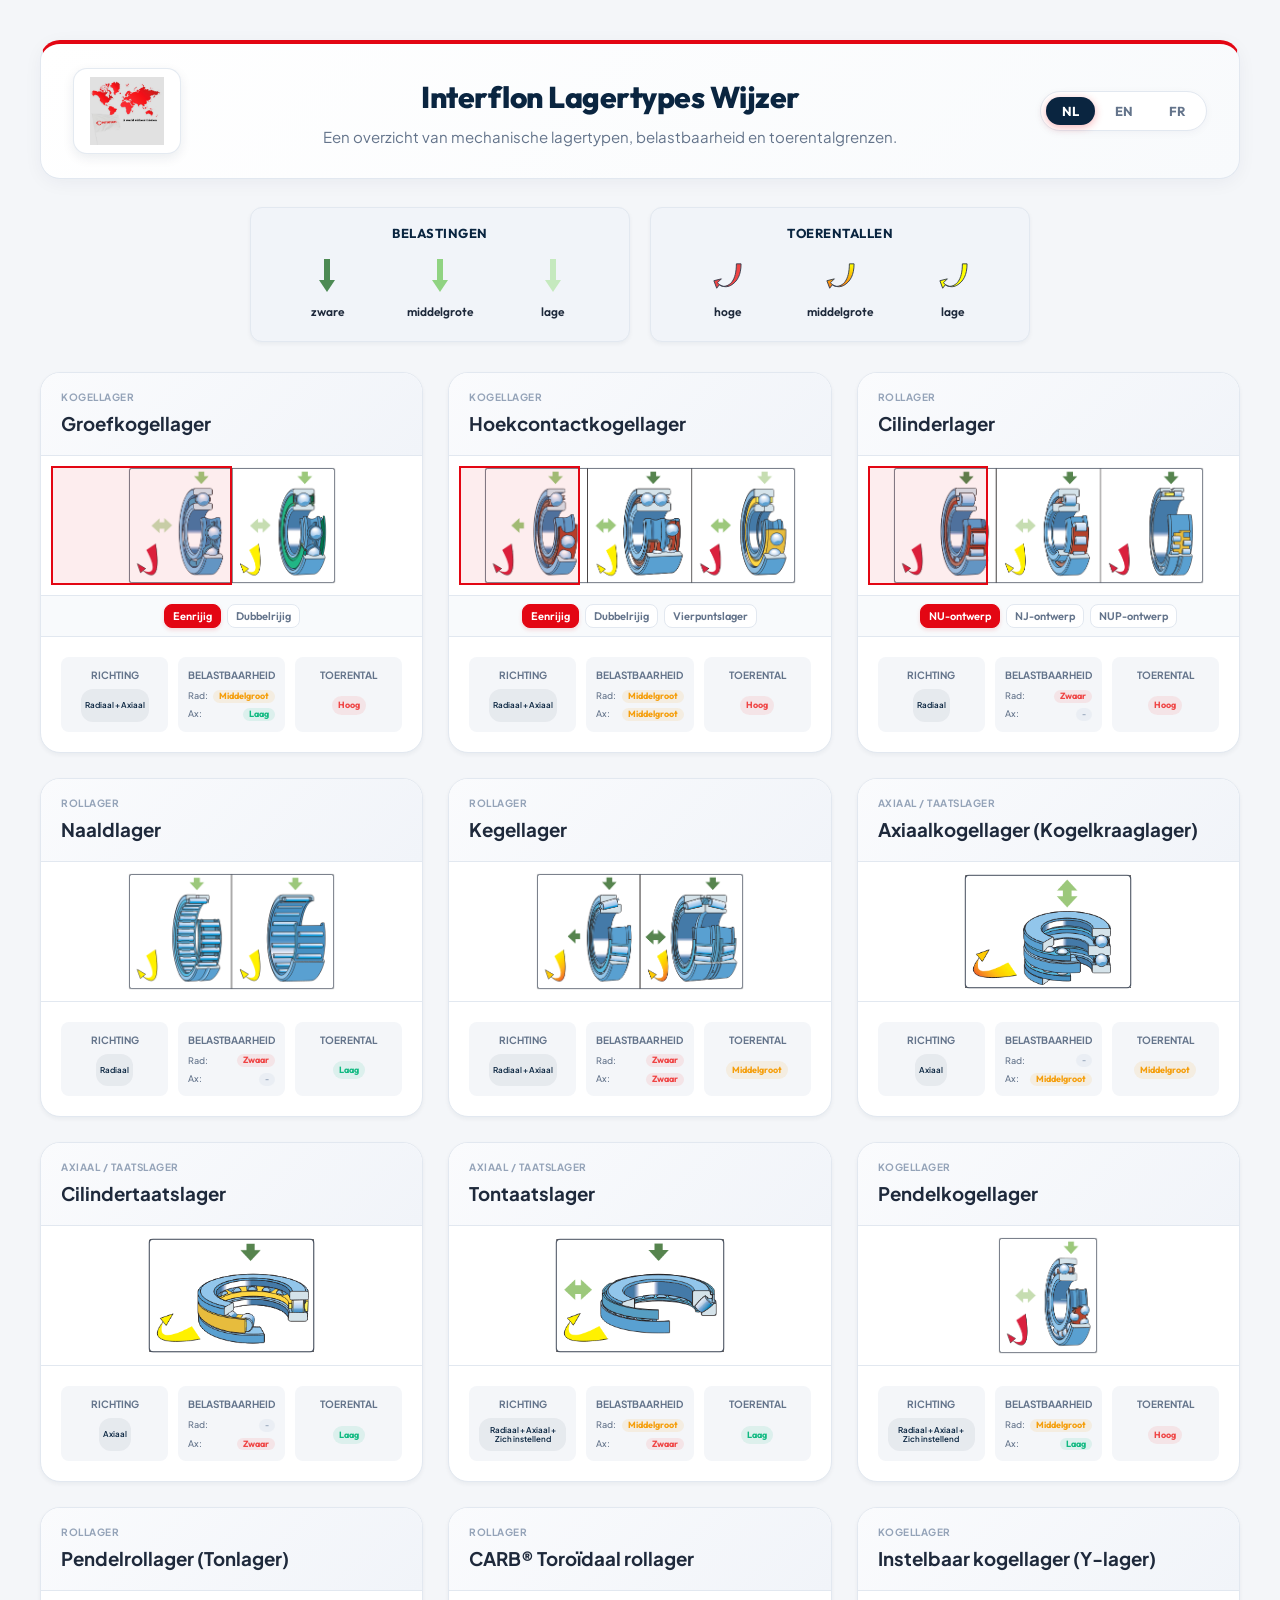
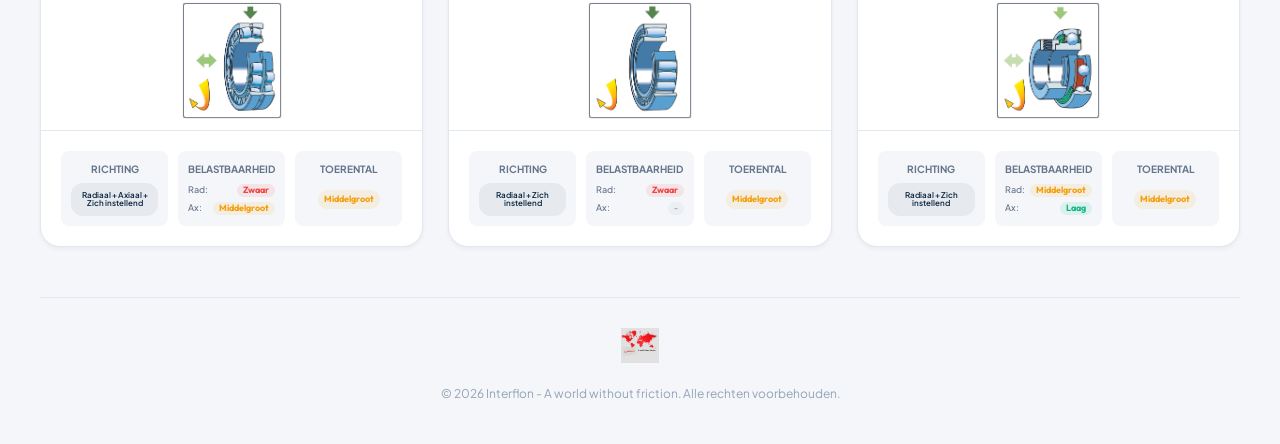
==== commit c987d58f: "Update lagertypes.html via Antigravity" ====
--- a/lagertypes.html
+++ b/lagertypes.html
@@ -65,7 +65,7 @@
       border-radius: var(--border-radius-lg);
       padding: 24px 32px;
       border: 1px solid #E2E8F0;
-      border-top: 4px solid var(--accent-yellow);
+      border-top: 4px solid var(--accent-red);
       box-shadow: 0 4px 20px -2px rgba(10, 37, 64, 0.06);
       display: flex;
       justify-content: space-between;
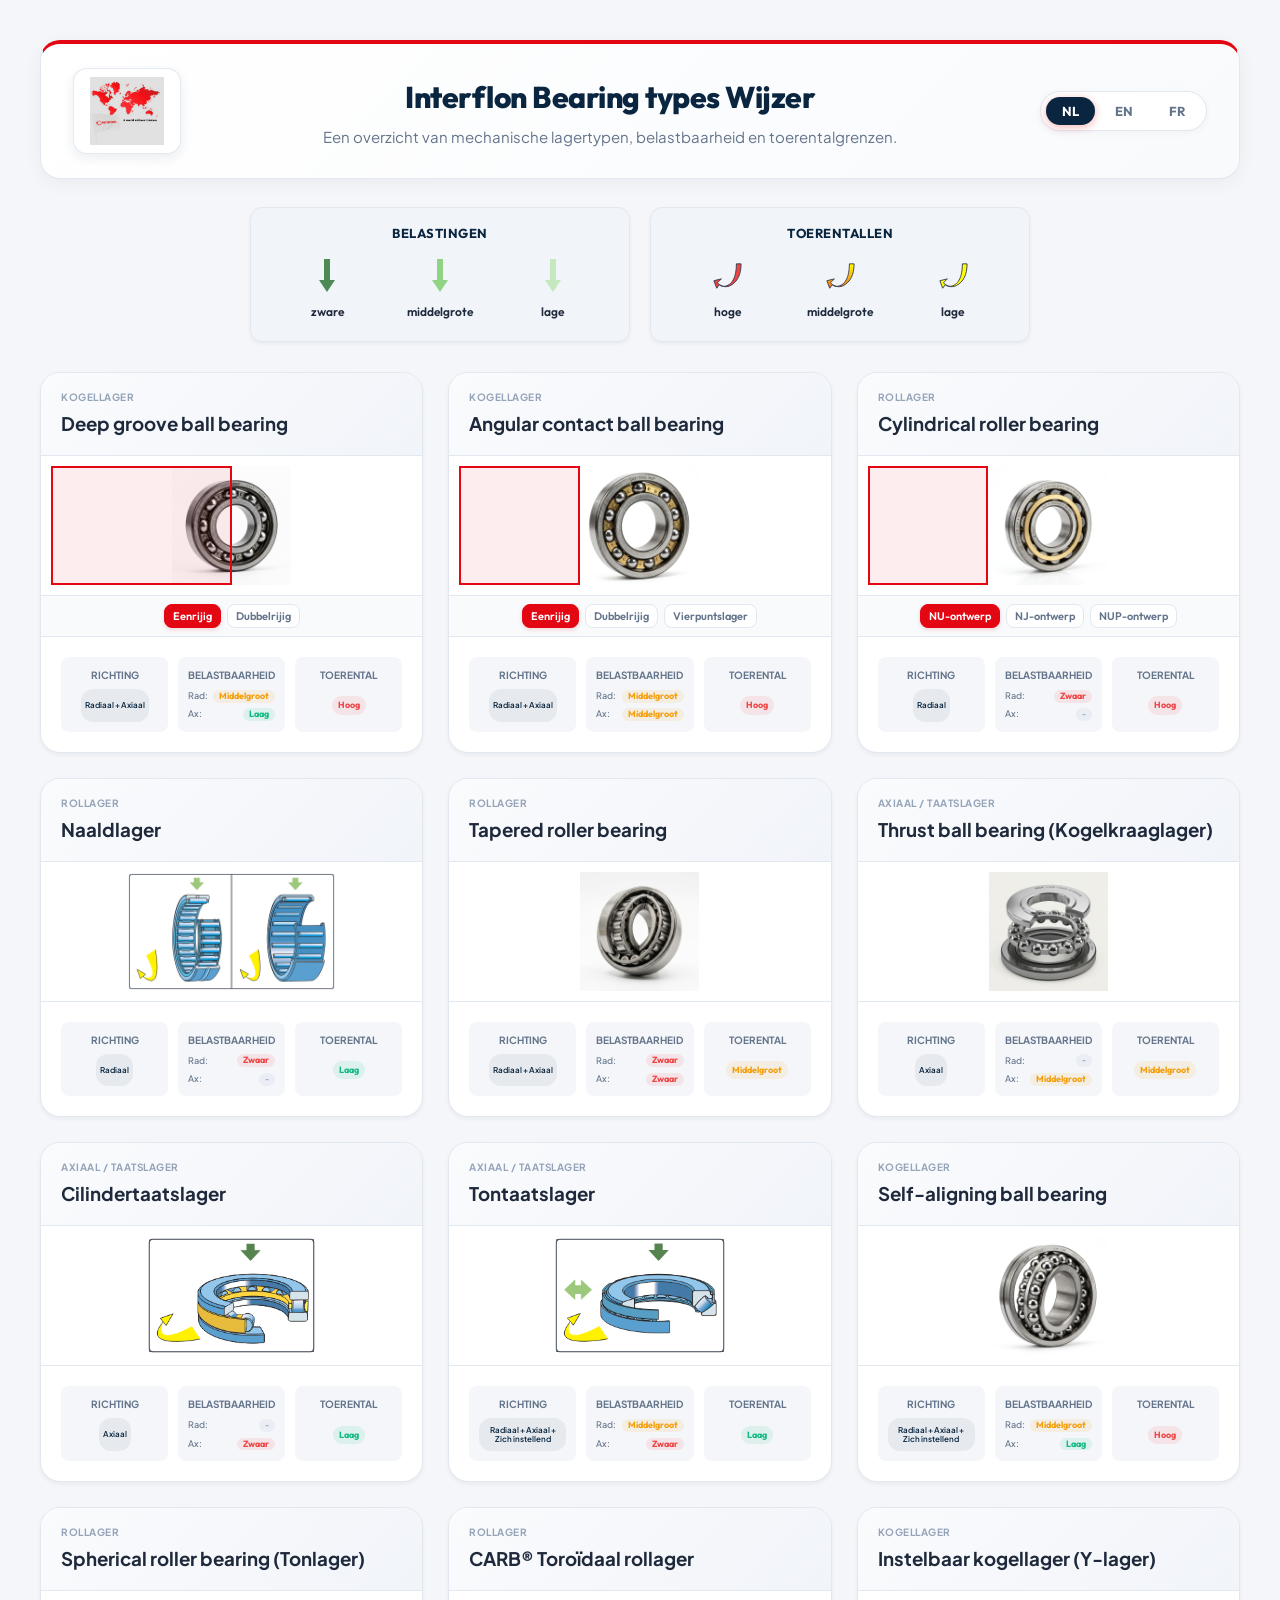
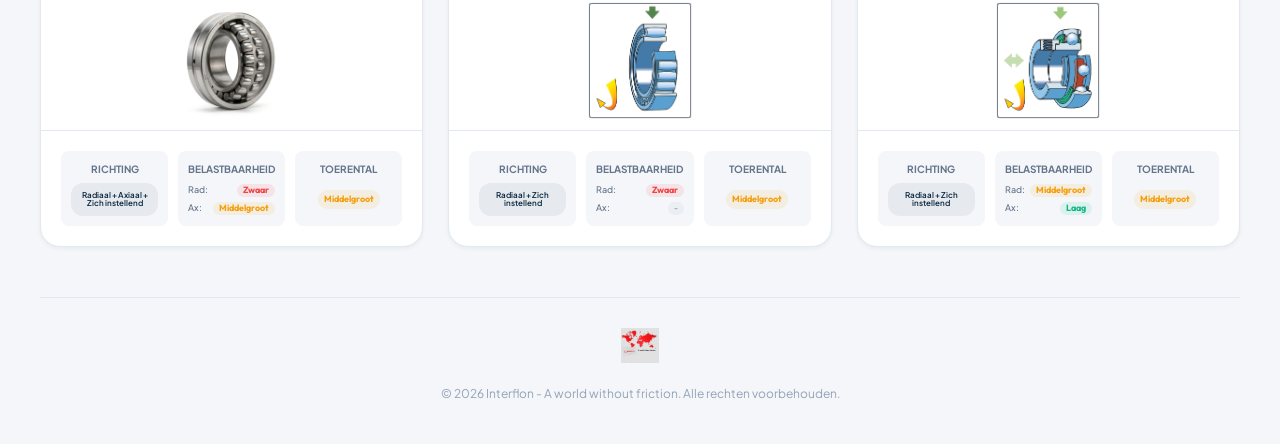
==== commit 22d7c6a1: "Update lagertypes.html via Antigravity" ====
--- a/lagertypes.html
+++ b/lagertypes.html
@@ -1,9 +1,9 @@
 <!DOCTYPE html>
-<html lang="nl">
+<html lang="en">
 <head>
   <meta charset="UTF-8">
   <meta name="viewport" content="width=device-width, initial-scale=1.0">
-  <title>Interflon Lagertypes Wijzer</title>
+  <title>Interflon Bearing Types Guide</title>
   
   <!-- Typography & Icons -->
   <link rel="preconnect" href="https://fonts.googleapis.com">
@@ -505,12 +505,12 @@
         <img src="interflon-logo.jpg" alt="Interflon">
       </div>
       <div class="header-text" style="text-align: center; flex: 1;">
-        <h1 id="mainTitle">Interflon Lagertypes Wijzer</h1>
-        <p id="mainSubtitle">Een overzicht van mechanische lagertypen, belastbaarheid en toerentalgrenzen.</p>
+        <h1 id="mainTitle">Interflon Bearing Types Guide</h1>
+        <p id="mainSubtitle">An overview of bearing types, load capacities, and speed ratings.</p>
       </div>
       <div class="lang-toggle">
-        <button class="lang-btn active" onclick="changeLanguage('nl')">NL</button>
-        <button class="lang-btn" onclick="changeLanguage('en')">EN</button>
+        <button class="lang-btn" onclick="changeLanguage('nl')">NL</button>
+        <button class="lang-btn active" onclick="changeLanguage('en')">EN</button>
         <button class="lang-btn" onclick="changeLanguage('fr')">FR</button>
       </div>
     </header>
@@ -520,7 +520,7 @@
       
       <!-- BELASTINGEN / LOADS Box -->
       <div class="pdf-legend-box" style="flex: 1; min-width: 280px; max-width: 380px; background: #F1F4F9; border: 1px solid var(--border-color); border-radius: var(--border-radius-md); padding: 15px 20px; display: flex; flex-direction: column; align-items: center; box-shadow: var(--shadow-sm);">
-        <h4 id="legendLoadsTitle" style="font-family: 'Outfit', sans-serif; font-size: 13px; font-weight: 700; color: var(--primary-blue); margin: 0 0 15px 0; text-transform: uppercase; letter-spacing: 0.5px;">BELASTINGEN</h4>
+        <h4 id="legendLoadsTitle" style="font-family: 'Outfit', sans-serif; font-size: 13px; font-weight: 700; color: var(--primary-blue); margin: 0 0 15px 0; text-transform: uppercase; letter-spacing: 0.5px;">LOADS</h4>
         <div style="display: flex; justify-content: space-around; width: 100%; align-items: flex-end; flex: 1; margin-bottom: 5px;">
           <!-- Column 1: Zwaar -->
           <div style="display: flex; flex-direction: column; align-items: center; gap: 8px; width: 30%;">
@@ -528,7 +528,7 @@
               <rect x="7" y="0" width="6" height="23" fill="currentColor" />
               <polygon points="2,21 10,33 18,21" fill="currentColor" />
             </svg>
-            <span id="legendLoadHeavy" style="font-family: 'Outfit', sans-serif; font-size: 12px; font-weight: 600; color: var(--text-dark); text-align: center; white-space: nowrap;">zware</span>
+            <span id="legendLoadHeavy" style="font-family: 'Outfit', sans-serif; font-size: 12px; font-weight: 600; color: var(--text-dark); text-align: center; white-space: nowrap;">heavy</span>
           </div>
           <!-- Column 2: Middelgroot -->
           <div style="display: flex; flex-direction: column; align-items: center; gap: 8px; width: 30%;">
@@ -536,7 +536,7 @@
               <rect x="7" y="0" width="6" height="23" fill="currentColor" />
               <polygon points="2,21 10,33 18,21" fill="currentColor" />
             </svg>
-            <span id="legendLoadMedium" style="font-family: 'Outfit', sans-serif; font-size: 12px; font-weight: 600; color: var(--text-dark); text-align: center; white-space: nowrap;">middelgrote</span>
+            <span id="legendLoadMedium" style="font-family: 'Outfit', sans-serif; font-size: 12px; font-weight: 600; color: var(--text-dark); text-align: center; white-space: nowrap;">medium</span>
           </div>
           <!-- Column 3: Laag -->
           <div style="display: flex; flex-direction: column; align-items: center; gap: 8px; width: 30%;">
@@ -544,21 +544,21 @@
               <rect x="7" y="0" width="6" height="23" fill="currentColor" />
               <polygon points="2,21 10,33 18,21" fill="currentColor" />
             </svg>
-            <span id="legendLoadLight" style="font-family: 'Outfit', sans-serif; font-size: 12px; font-weight: 600; color: var(--text-dark); text-align: center; white-space: nowrap;">lage</span>
+            <span id="legendLoadLight" style="font-family: 'Outfit', sans-serif; font-size: 12px; font-weight: 600; color: var(--text-dark); text-align: center; white-space: nowrap;">light</span>
           </div>
         </div>
       </div>
 
       <!-- TOERENTALLEN / SPEEDS Box -->
       <div class="pdf-legend-box" style="flex: 1; min-width: 280px; max-width: 380px; background: #F1F4F9; border: 1px solid var(--border-color); border-radius: var(--border-radius-md); padding: 15px 20px; display: flex; flex-direction: column; align-items: center; box-shadow: var(--shadow-sm);">
-        <h4 id="legendSpeedsTitle" style="font-family: 'Outfit', sans-serif; font-size: 13px; font-weight: 700; color: var(--primary-blue); margin: 0 0 15px 0; text-transform: uppercase; letter-spacing: 0.5px;">TOERENTALLEN</h4>
+        <h4 id="legendSpeedsTitle" style="font-family: 'Outfit', sans-serif; font-size: 13px; font-weight: 700; color: var(--primary-blue); margin: 0 0 15px 0; text-transform: uppercase; letter-spacing: 0.5px;">SPEED RATINGS</h4>
         <div style="display: flex; justify-content: space-around; width: 100%; align-items: flex-end; flex: 1; margin-bottom: 5px;">
           <!-- Column 1: Hoge -->
           <div style="display: flex; flex-direction: column; align-items: center; gap: 8px; width: 30%;">
             <svg width="30" height="35" viewBox="0 0 32 35" style="color: #EF4444;">
               <path d="M26 4 C26 22, 19 28, 12 28 C9 28, 7 26, 6 24 L10 20 L2 22 L5 30 L8 26 C12 29, 16 29, 20 27 C27 23, 31 16, 31 4 Z" fill="currentColor" stroke="#374151" stroke-width="1" />
             </svg>
-            <span id="legendSpeedHigh" style="font-family: 'Outfit', sans-serif; font-size: 12px; font-weight: 600; color: var(--text-dark); text-align: center; white-space: nowrap;">hoge</span>
+            <span id="legendSpeedHigh" style="font-family: 'Outfit', sans-serif; font-size: 12px; font-weight: 600; color: var(--text-dark); text-align: center; white-space: nowrap;">high</span>
           </div>
           <!-- Column 2: Middelgrote -->
           <div style="display: flex; flex-direction: column; align-items: center; gap: 8px; width: 30%;">
@@ -571,14 +571,14 @@
               </defs>
               <path d="M26 4 C26 22, 19 28, 12 28 C9 28, 7 26, 6 24 L10 20 L2 22 L5 30 L8 26 C12 29, 16 29, 20 27 C27 23, 31 16, 31 4 Z" fill="url(#speedMediumGradient)" stroke="#374151" stroke-width="1" />
             </svg>
-            <span id="legendSpeedMedium" style="font-family: 'Outfit', sans-serif; font-size: 12px; font-weight: 600; color: var(--text-dark); text-align: center; white-space: nowrap;">middelgrote</span>
+            <span id="legendSpeedMedium" style="font-family: 'Outfit', sans-serif; font-size: 12px; font-weight: 600; color: var(--text-dark); text-align: center; white-space: nowrap;">medium</span>
           </div>
           <!-- Column 3: Lage -->
           <div style="display: flex; flex-direction: column; align-items: center; gap: 8px; width: 30%;">
             <svg width="30" height="35" viewBox="0 0 32 35" style="color: #FFFF00;">
               <path d="M26 4 C26 22, 19 28, 12 28 C9 28, 7 26, 6 24 L10 20 L2 22 L5 30 L8 26 C12 29, 16 29, 20 27 C27 23, 31 16, 31 4 Z" fill="currentColor" stroke="#374151" stroke-width="1" />
             </svg>
-            <span id="legendSpeedLow" style="font-family: 'Outfit', sans-serif; font-size: 12px; font-weight: 600; color: var(--text-dark); text-align: center; white-space: nowrap;">lage</span>
+            <span id="legendSpeedLow" style="font-family: 'Outfit', sans-serif; font-size: 12px; font-weight: 600; color: var(--text-dark); text-align: center; white-space: nowrap;">low</span>
           </div>
         </div>
       </div>
@@ -597,8 +597,8 @@
       <svg xmlns="http://www.w3.org/2000/svg" fill="none" viewBox="0 0 24 24" stroke-width="1" stroke="currentColor">
         <path stroke-linecap="round" stroke-linejoin="round" d="M12 9v3.75m-9.303 3.376c-.866 1.5.217 3.374 1.948 3.374h14.71c1.73 0 2.813-1.874 1.948-3.374L13.949 3.378c-.866-1.5-3.032-1.5-3.898 0L2.697 16.126ZM12 15.75h.007v.008H12v-.008Z" />
       </svg>
-      <h3 id="lblNoResultsTitle">Geen lagertypes gevonden</h3>
-      <p id="lblNoResultsDesc" style="color: var(--text-medium); margin-top: 8px;">Probeer een andere zoekterm.</p>
+      <h3 id="lblNoResultsTitle">No bearing types found</h3>
+      <p id="lblNoResultsDesc" style="color: var(--text-medium); margin-top: 8px;">Try a different search term.</p>
     </div>
     
     <!-- Footer -->
@@ -607,7 +607,7 @@
         <img src="interflon-logo.jpg" alt="Interflon">
       </div>
       <div class="footer-text" id="lblFooterText">
-        © 2026 Interflon - A world without friction. Alle rechten voorbehouden.
+        © 2026 Interflon - A world without friction. All rights reserved.
       </div>
     </footer>
     
@@ -617,7 +617,7 @@
     // Data translation maps
     const TRANSLATIONS = {
       nl: {
-        mainTitle: "Interflon Lagertypes Wijzer",
+        mainTitle: "Interflon Bearing types Wijzer",
         mainSubtitle: "Een overzicht van mechanische lagertypen, belastbaarheid en toerentalgrenzen.",
         legendLoadsTitle: "BELASTINGEN",
         legendSpeedsTitle: "TOERENTALLEN",
@@ -627,7 +627,7 @@
         legendSpeedHigh: "hoge",
         legendSpeedMedium: "middelgrote",
         legendSpeedLow: "lage",
-        searchPlaceholder: "Zoek op lagertype (bijv. groefkogel, tonlager...)",
+        searchPlaceholder: "Search by bearing type (e.g. deep groove, spherical roller...)",
         lblLegendBelastingen: "Belastingen:",
         lblLegendToerentallen: "Toerental:",
         lblZwaar: "Zwaar",
@@ -778,7 +778,7 @@
         category: "ball",
         img: "crop-groove-ball.png",
         names: {
-          nl: "Groefkogellager",
+          nl: "Deep groove ball bearing",
           en: "Deep groove ball bearing",
           fr: "Roulement à billes à gorge profonde"
         },
@@ -802,7 +802,7 @@
         category: "ball",
         img: "crop-angular-contact.png",
         names: {
-          nl: "Hoekcontactkogellager",
+          nl: "Angular contact ball bearing",
           en: "Angular contact ball bearing",
           fr: "Roulement à billes à contact oblique"
         },
@@ -832,7 +832,7 @@
         category: "roller",
         img: "crop-cylindrical-roller.png",
         names: {
-          nl: "Cilinderlager",
+          nl: "Cylindrical roller bearing",
           en: "Cylindrical roller bearing",
           fr: "Roulement à rouleaux cylindriques"
         },
@@ -875,7 +875,7 @@
         category: "roller",
         img: "crop-tapered-roller.png",
         names: {
-          nl: "Kegellager",
+          nl: "Tapered roller bearing",
           en: "Tapered roller bearing",
           fr: "Roulement à rouleaux coniques"
         },
@@ -888,7 +888,7 @@
         category: "thrust",
         img: "crop-thrust-ball.png",
         names: {
-          nl: "Axiaalkogellager (Kogelkraaglager)",
+          nl: "Thrust ball bearing (Kogelkraaglager)",
           en: "Thrust ball bearing",
           fr: "Butée à billes"
         },
@@ -927,7 +927,7 @@
         category: "ball",
         img: "crop-self-aligning-ball.png",
         names: {
-          nl: "Pendelkogellager",
+          nl: "Self-aligning ball bearing",
           en: "Self-aligning ball bearing",
           fr: "Roulement à billes auto-aligneur"
         },
@@ -940,7 +940,7 @@
         category: "roller",
         img: "crop-spherical-roller.png",
         names: {
-          nl: "Pendelrollager (Tonlager)",
+          nl: "Spherical roller bearing (Tonlager)",
           en: "Spherical roller bearing",
           fr: "Roulement à rotule sur rouleaux"
         },
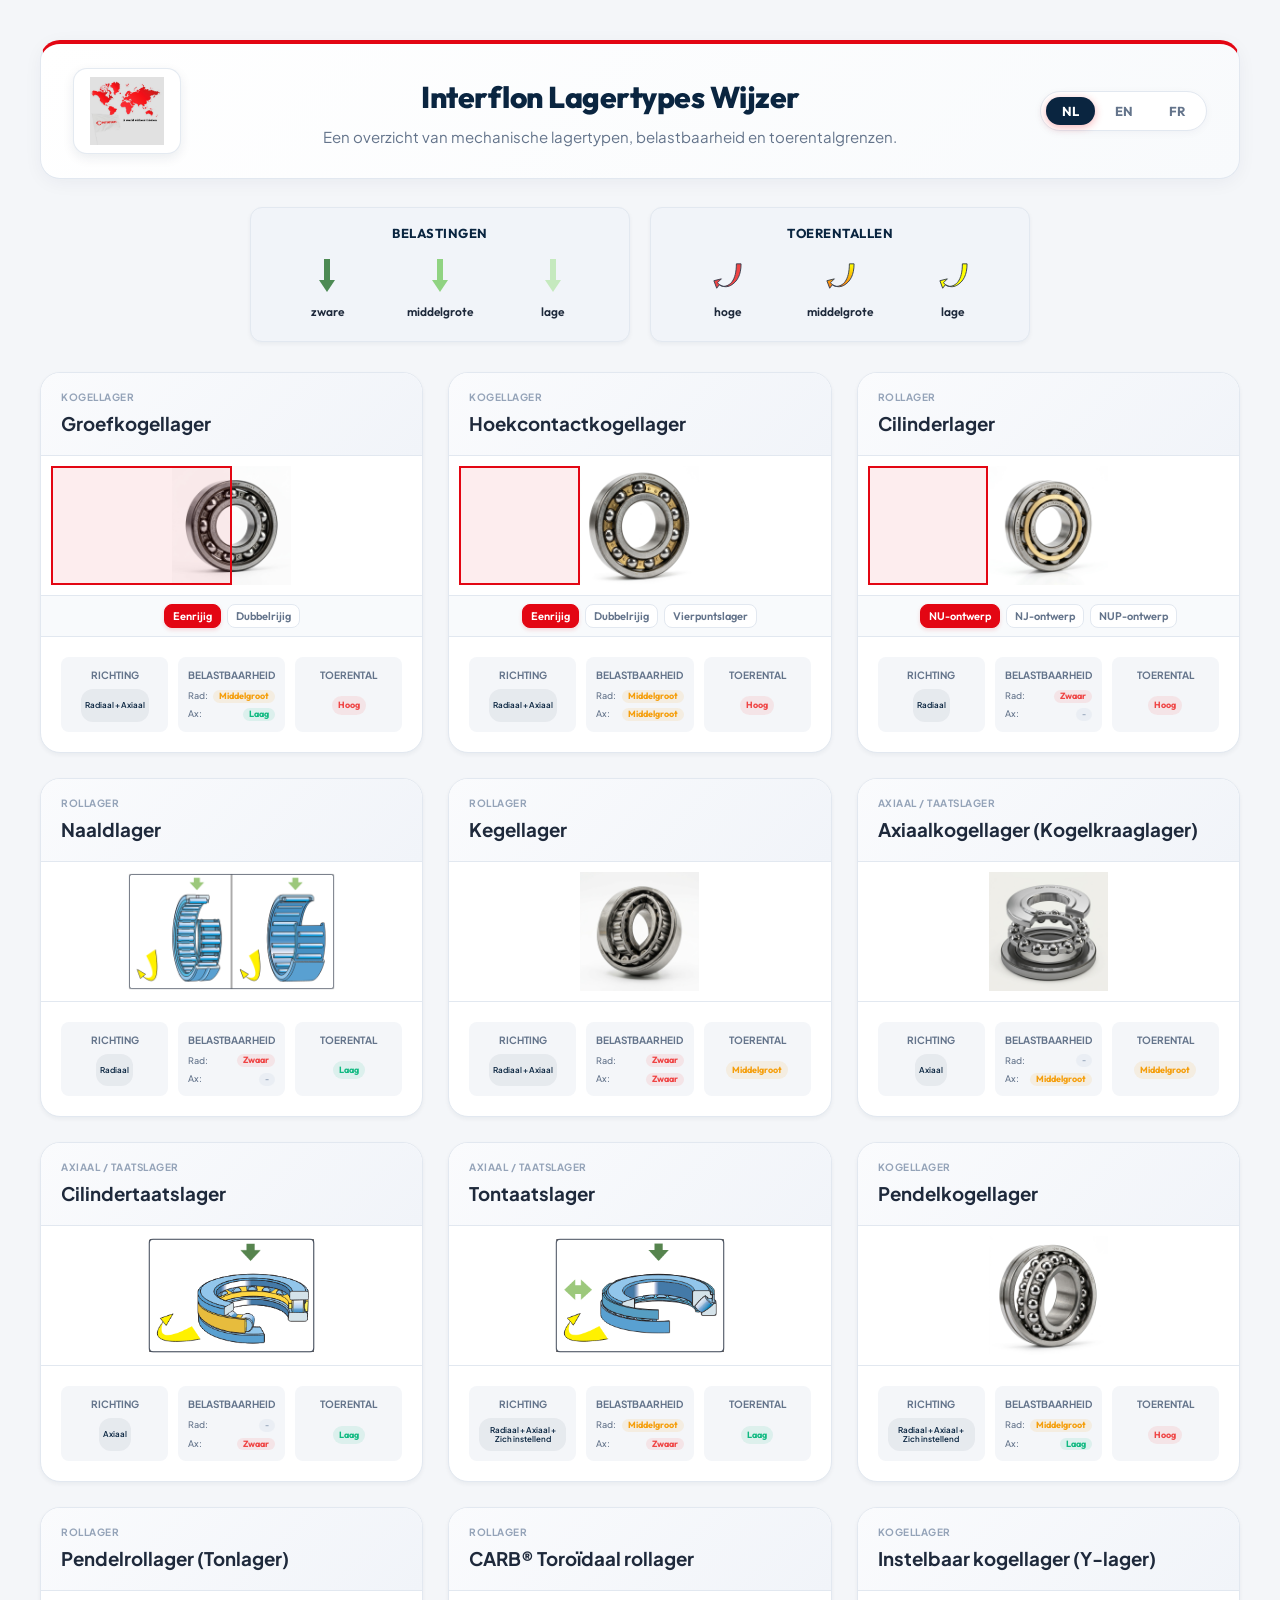
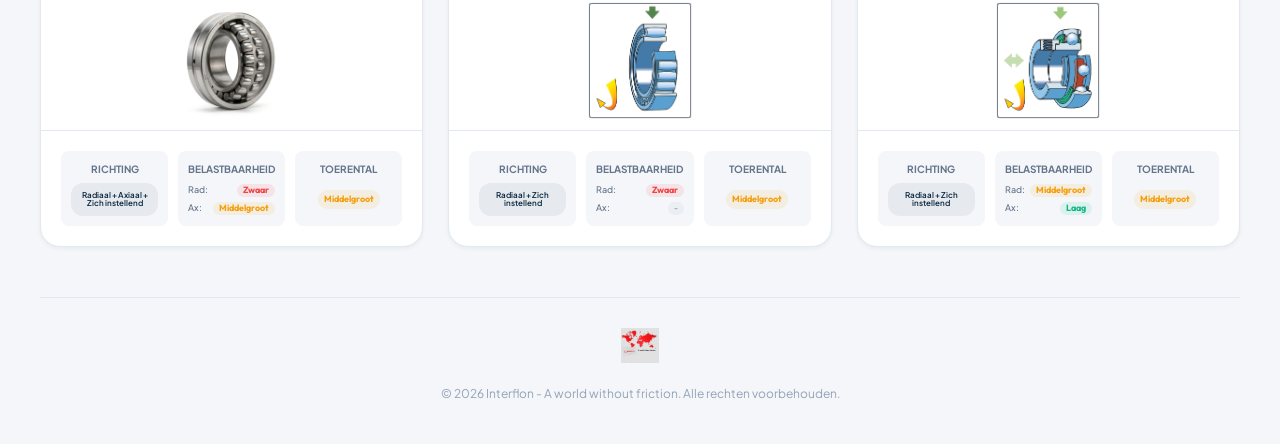
==== commit 0894ee8e: "Update lagertypes.html via Antigravity" ====
--- a/lagertypes.html
+++ b/lagertypes.html
@@ -1,9 +1,9 @@
 <!DOCTYPE html>
-<html lang="en">
+<html lang="nl">
 <head>
   <meta charset="UTF-8">
   <meta name="viewport" content="width=device-width, initial-scale=1.0">
-  <title>Interflon Bearing Types Guide</title>
+  <title>Interflon Lagertypes Wijzer</title>
   
   <!-- Typography & Icons -->
   <link rel="preconnect" href="https://fonts.googleapis.com">
@@ -505,12 +505,12 @@
         <img src="interflon-logo.jpg" alt="Interflon">
       </div>
       <div class="header-text" style="text-align: center; flex: 1;">
-        <h1 id="mainTitle">Interflon Bearing Types Guide</h1>
-        <p id="mainSubtitle">An overview of bearing types, load capacities, and speed ratings.</p>
+        <h1 id="mainTitle">Interflon Lagertypes Wijzer</h1>
+        <p id="mainSubtitle">Een overzicht van mechanische lagertypen, belastbaarheid en toerentalgrenzen.</p>
       </div>
       <div class="lang-toggle">
-        <button class="lang-btn" onclick="changeLanguage('nl')">NL</button>
-        <button class="lang-btn active" onclick="changeLanguage('en')">EN</button>
+        <button class="lang-btn active" onclick="changeLanguage('nl')">NL</button>
+        <button class="lang-btn" onclick="changeLanguage('en')">EN</button>
         <button class="lang-btn" onclick="changeLanguage('fr')">FR</button>
       </div>
     </header>
@@ -520,7 +520,7 @@
       
       <!-- BELASTINGEN / LOADS Box -->
       <div class="pdf-legend-box" style="flex: 1; min-width: 280px; max-width: 380px; background: #F1F4F9; border: 1px solid var(--border-color); border-radius: var(--border-radius-md); padding: 15px 20px; display: flex; flex-direction: column; align-items: center; box-shadow: var(--shadow-sm);">
-        <h4 id="legendLoadsTitle" style="font-family: 'Outfit', sans-serif; font-size: 13px; font-weight: 700; color: var(--primary-blue); margin: 0 0 15px 0; text-transform: uppercase; letter-spacing: 0.5px;">LOADS</h4>
+        <h4 id="legendLoadsTitle" style="font-family: 'Outfit', sans-serif; font-size: 13px; font-weight: 700; color: var(--primary-blue); margin: 0 0 15px 0; text-transform: uppercase; letter-spacing: 0.5px;">BELASTINGEN</h4>
         <div style="display: flex; justify-content: space-around; width: 100%; align-items: flex-end; flex: 1; margin-bottom: 5px;">
           <!-- Column 1: Zwaar -->
           <div style="display: flex; flex-direction: column; align-items: center; gap: 8px; width: 30%;">
@@ -528,7 +528,7 @@
               <rect x="7" y="0" width="6" height="23" fill="currentColor" />
               <polygon points="2,21 10,33 18,21" fill="currentColor" />
             </svg>
-            <span id="legendLoadHeavy" style="font-family: 'Outfit', sans-serif; font-size: 12px; font-weight: 600; color: var(--text-dark); text-align: center; white-space: nowrap;">heavy</span>
+            <span id="legendLoadHeavy" style="font-family: 'Outfit', sans-serif; font-size: 12px; font-weight: 600; color: var(--text-dark); text-align: center; white-space: nowrap;">zware</span>
           </div>
           <!-- Column 2: Middelgroot -->
           <div style="display: flex; flex-direction: column; align-items: center; gap: 8px; width: 30%;">
@@ -536,7 +536,7 @@
               <rect x="7" y="0" width="6" height="23" fill="currentColor" />
               <polygon points="2,21 10,33 18,21" fill="currentColor" />
             </svg>
-            <span id="legendLoadMedium" style="font-family: 'Outfit', sans-serif; font-size: 12px; font-weight: 600; color: var(--text-dark); text-align: center; white-space: nowrap;">medium</span>
+            <span id="legendLoadMedium" style="font-family: 'Outfit', sans-serif; font-size: 12px; font-weight: 600; color: var(--text-dark); text-align: center; white-space: nowrap;">middelgrote</span>
           </div>
           <!-- Column 3: Laag -->
           <div style="display: flex; flex-direction: column; align-items: center; gap: 8px; width: 30%;">
@@ -544,21 +544,21 @@
               <rect x="7" y="0" width="6" height="23" fill="currentColor" />
               <polygon points="2,21 10,33 18,21" fill="currentColor" />
             </svg>
-            <span id="legendLoadLight" style="font-family: 'Outfit', sans-serif; font-size: 12px; font-weight: 600; color: var(--text-dark); text-align: center; white-space: nowrap;">light</span>
+            <span id="legendLoadLight" style="font-family: 'Outfit', sans-serif; font-size: 12px; font-weight: 600; color: var(--text-dark); text-align: center; white-space: nowrap;">lage</span>
           </div>
         </div>
       </div>
 
       <!-- TOERENTALLEN / SPEEDS Box -->
       <div class="pdf-legend-box" style="flex: 1; min-width: 280px; max-width: 380px; background: #F1F4F9; border: 1px solid var(--border-color); border-radius: var(--border-radius-md); padding: 15px 20px; display: flex; flex-direction: column; align-items: center; box-shadow: var(--shadow-sm);">
-        <h4 id="legendSpeedsTitle" style="font-family: 'Outfit', sans-serif; font-size: 13px; font-weight: 700; color: var(--primary-blue); margin: 0 0 15px 0; text-transform: uppercase; letter-spacing: 0.5px;">SPEED RATINGS</h4>
+        <h4 id="legendSpeedsTitle" style="font-family: 'Outfit', sans-serif; font-size: 13px; font-weight: 700; color: var(--primary-blue); margin: 0 0 15px 0; text-transform: uppercase; letter-spacing: 0.5px;">TOERENTALLEN</h4>
         <div style="display: flex; justify-content: space-around; width: 100%; align-items: flex-end; flex: 1; margin-bottom: 5px;">
           <!-- Column 1: Hoge -->
           <div style="display: flex; flex-direction: column; align-items: center; gap: 8px; width: 30%;">
             <svg width="30" height="35" viewBox="0 0 32 35" style="color: #EF4444;">
               <path d="M26 4 C26 22, 19 28, 12 28 C9 28, 7 26, 6 24 L10 20 L2 22 L5 30 L8 26 C12 29, 16 29, 20 27 C27 23, 31 16, 31 4 Z" fill="currentColor" stroke="#374151" stroke-width="1" />
             </svg>
-            <span id="legendSpeedHigh" style="font-family: 'Outfit', sans-serif; font-size: 12px; font-weight: 600; color: var(--text-dark); text-align: center; white-space: nowrap;">high</span>
+            <span id="legendSpeedHigh" style="font-family: 'Outfit', sans-serif; font-size: 12px; font-weight: 600; color: var(--text-dark); text-align: center; white-space: nowrap;">hoge</span>
           </div>
           <!-- Column 2: Middelgrote -->
           <div style="display: flex; flex-direction: column; align-items: center; gap: 8px; width: 30%;">
@@ -571,14 +571,14 @@
               </defs>
               <path d="M26 4 C26 22, 19 28, 12 28 C9 28, 7 26, 6 24 L10 20 L2 22 L5 30 L8 26 C12 29, 16 29, 20 27 C27 23, 31 16, 31 4 Z" fill="url(#speedMediumGradient)" stroke="#374151" stroke-width="1" />
             </svg>
-            <span id="legendSpeedMedium" style="font-family: 'Outfit', sans-serif; font-size: 12px; font-weight: 600; color: var(--text-dark); text-align: center; white-space: nowrap;">medium</span>
+            <span id="legendSpeedMedium" style="font-family: 'Outfit', sans-serif; font-size: 12px; font-weight: 600; color: var(--text-dark); text-align: center; white-space: nowrap;">middelgrote</span>
           </div>
           <!-- Column 3: Lage -->
           <div style="display: flex; flex-direction: column; align-items: center; gap: 8px; width: 30%;">
             <svg width="30" height="35" viewBox="0 0 32 35" style="color: #FFFF00;">
               <path d="M26 4 C26 22, 19 28, 12 28 C9 28, 7 26, 6 24 L10 20 L2 22 L5 30 L8 26 C12 29, 16 29, 20 27 C27 23, 31 16, 31 4 Z" fill="currentColor" stroke="#374151" stroke-width="1" />
             </svg>
-            <span id="legendSpeedLow" style="font-family: 'Outfit', sans-serif; font-size: 12px; font-weight: 600; color: var(--text-dark); text-align: center; white-space: nowrap;">low</span>
+            <span id="legendSpeedLow" style="font-family: 'Outfit', sans-serif; font-size: 12px; font-weight: 600; color: var(--text-dark); text-align: center; white-space: nowrap;">lage</span>
           </div>
         </div>
       </div>
@@ -597,8 +597,8 @@
       <svg xmlns="http://www.w3.org/2000/svg" fill="none" viewBox="0 0 24 24" stroke-width="1" stroke="currentColor">
         <path stroke-linecap="round" stroke-linejoin="round" d="M12 9v3.75m-9.303 3.376c-.866 1.5.217 3.374 1.948 3.374h14.71c1.73 0 2.813-1.874 1.948-3.374L13.949 3.378c-.866-1.5-3.032-1.5-3.898 0L2.697 16.126ZM12 15.75h.007v.008H12v-.008Z" />
       </svg>
-      <h3 id="lblNoResultsTitle">No bearing types found</h3>
-      <p id="lblNoResultsDesc" style="color: var(--text-medium); margin-top: 8px;">Try a different search term.</p>
+      <h3 id="lblNoResultsTitle">Geen lagertypes gevonden</h3>
+      <p id="lblNoResultsDesc" style="color: var(--text-medium); margin-top: 8px;">Probeer een andere zoekterm.</p>
     </div>
     
     <!-- Footer -->
@@ -607,7 +607,7 @@
         <img src="interflon-logo.jpg" alt="Interflon">
       </div>
       <div class="footer-text" id="lblFooterText">
-        © 2026 Interflon - A world without friction. All rights reserved.
+        © 2026 Interflon - A world without friction. Alle rechten voorbehouden.
       </div>
     </footer>
     
@@ -617,7 +617,7 @@
     // Data translation maps
     const TRANSLATIONS = {
       nl: {
-        mainTitle: "Interflon Bearing types Wijzer",
+        mainTitle: "Interflon Lagertypes Wijzer",
         mainSubtitle: "Een overzicht van mechanische lagertypen, belastbaarheid en toerentalgrenzen.",
         legendLoadsTitle: "BELASTINGEN",
         legendSpeedsTitle: "TOERENTALLEN",
@@ -627,7 +627,7 @@
         legendSpeedHigh: "hoge",
         legendSpeedMedium: "middelgrote",
         legendSpeedLow: "lage",
-        searchPlaceholder: "Search by bearing type (e.g. deep groove, spherical roller...)",
+        searchPlaceholder: "Zoek op lagertype (bijv. groefkogel, tonlager...)",
         lblLegendBelastingen: "Belastingen:",
         lblLegendToerentallen: "Toerental:",
         lblZwaar: "Zwaar",
@@ -778,7 +778,7 @@
         category: "ball",
         img: "crop-groove-ball.png",
         names: {
-          nl: "Deep groove ball bearing",
+          nl: "Groefkogellager",
           en: "Deep groove ball bearing",
           fr: "Roulement à billes à gorge profonde"
         },
@@ -802,7 +802,7 @@
         category: "ball",
         img: "crop-angular-contact.png",
         names: {
-          nl: "Angular contact ball bearing",
+          nl: "Hoekcontactkogellager",
           en: "Angular contact ball bearing",
           fr: "Roulement à billes à contact oblique"
         },
@@ -832,7 +832,7 @@
         category: "roller",
         img: "crop-cylindrical-roller.png",
         names: {
-          nl: "Cylindrical roller bearing",
+          nl: "Cilinderlager",
           en: "Cylindrical roller bearing",
           fr: "Roulement à rouleaux cylindriques"
         },
@@ -875,7 +875,7 @@
         category: "roller",
         img: "crop-tapered-roller.png",
         names: {
-          nl: "Tapered roller bearing",
+          nl: "Kegellager",
           en: "Tapered roller bearing",
           fr: "Roulement à rouleaux coniques"
         },
@@ -888,7 +888,7 @@
         category: "thrust",
         img: "crop-thrust-ball.png",
         names: {
-          nl: "Thrust ball bearing (Kogelkraaglager)",
+          nl: "Axiaalkogellager (Kogelkraaglager)",
           en: "Thrust ball bearing",
           fr: "Butée à billes"
         },
@@ -927,7 +927,7 @@
         category: "ball",
         img: "crop-self-aligning-ball.png",
         names: {
-          nl: "Self-aligning ball bearing",
+          nl: "Pendelkogellager",
           en: "Self-aligning ball bearing",
           fr: "Roulement à billes auto-aligneur"
         },
@@ -940,7 +940,7 @@
         category: "roller",
         img: "crop-spherical-roller.png",
         names: {
-          nl: "Spherical roller bearing (Tonlager)",
+          nl: "Pendelrollager (Tonlager)",
           en: "Spherical roller bearing",
           fr: "Roulement à rotule sur rouleaux"
         },
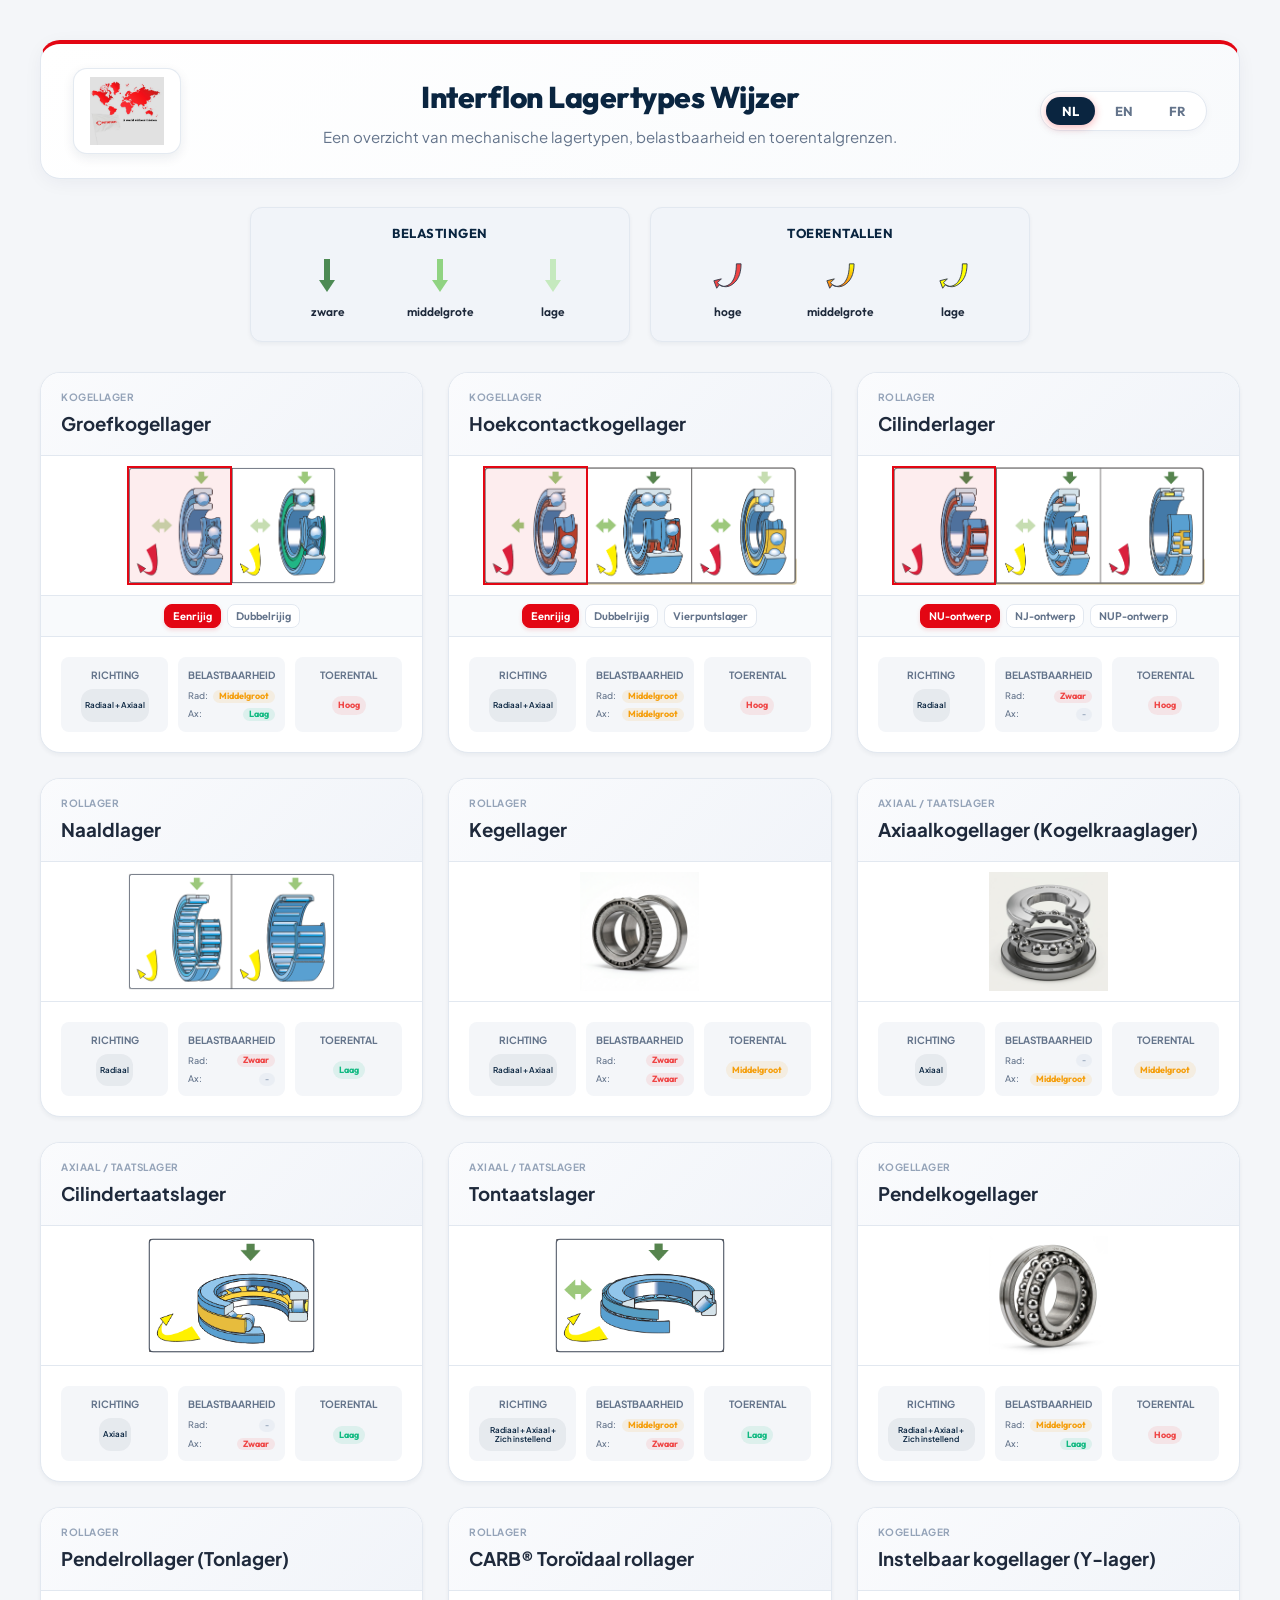
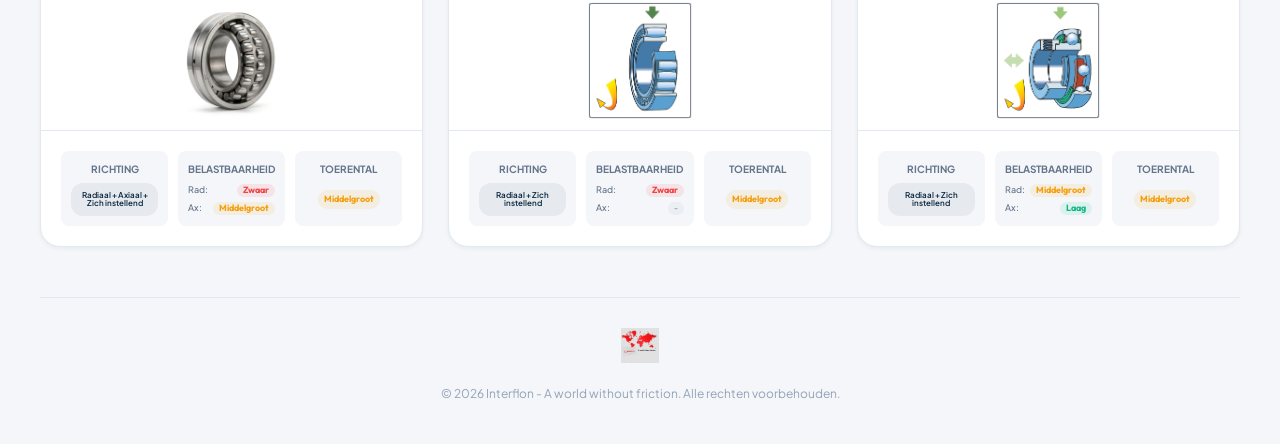
==== commit f0ae69a7: "Update lagertypes.html via Antigravity" ====
--- a/lagertypes.html
+++ b/lagertypes.html
@@ -3,6 +3,9 @@
 <head>
   <meta charset="UTF-8">
   <meta name="viewport" content="width=device-width, initial-scale=1.0">
+  <meta http-equiv="Cache-Control" content="no-cache, no-store, must-revalidate">
+  <meta http-equiv="Pragma" content="no-cache">
+  <meta http-equiv="Expires" content="0">
   <title>Interflon Lagertypes Wijzer</title>
   
   <!-- Typography & Icons -->
@@ -1130,18 +1133,19 @@
         }
         
         let imgHtml = "";
+        const cacheBust = Date.now();
         if (hasSubtypes) {
           imgHtml = `
-            <div style="position: relative; display: flex; align-items: center; justify-content: center; width: 100%; height: 100%;">
-              <img src="${item.img}?v=12" alt="${item.names[currentLang]}" onerror="this.src='bearing-dimensions.jpg'" style="max-height: 100%; max-width: 100%; object-fit: contain;">
-              <div style="position: absolute; top: 0; left: 0; width: 100%; height: 100%; display: flex;">
+            <div style="position: relative; display: inline-flex; align-items: center; justify-content: center; height: 100%; max-width: 100%;">
+              <img src="${item.img}?v=${cacheBust}" alt="${item.names[currentLang]}" onerror="this.src='bearing-dimensions.jpg'" style="height: 100%; width: auto; max-width: 100%; object-fit: contain; display: block; border-radius: 4px;">
+              <div style="position: absolute; top: 0; bottom: 0; left: 0; right: 0; display: flex;">
                 ${overlaysHtml}
               </div>
             </div>
           `;
         } else {
           imgHtml = `
-            <img src="${item.img}?v=12" alt="${item.names[currentLang]}" onerror="this.src='bearing-dimensions.jpg'">
+            <img src="${item.img}?v=${cacheBust}" alt="${item.names[currentLang]}" onerror="this.src='bearing-dimensions.jpg'" style="max-height: 100%; max-width: 100%; object-fit: contain; display: block;">
           `;
         }
 
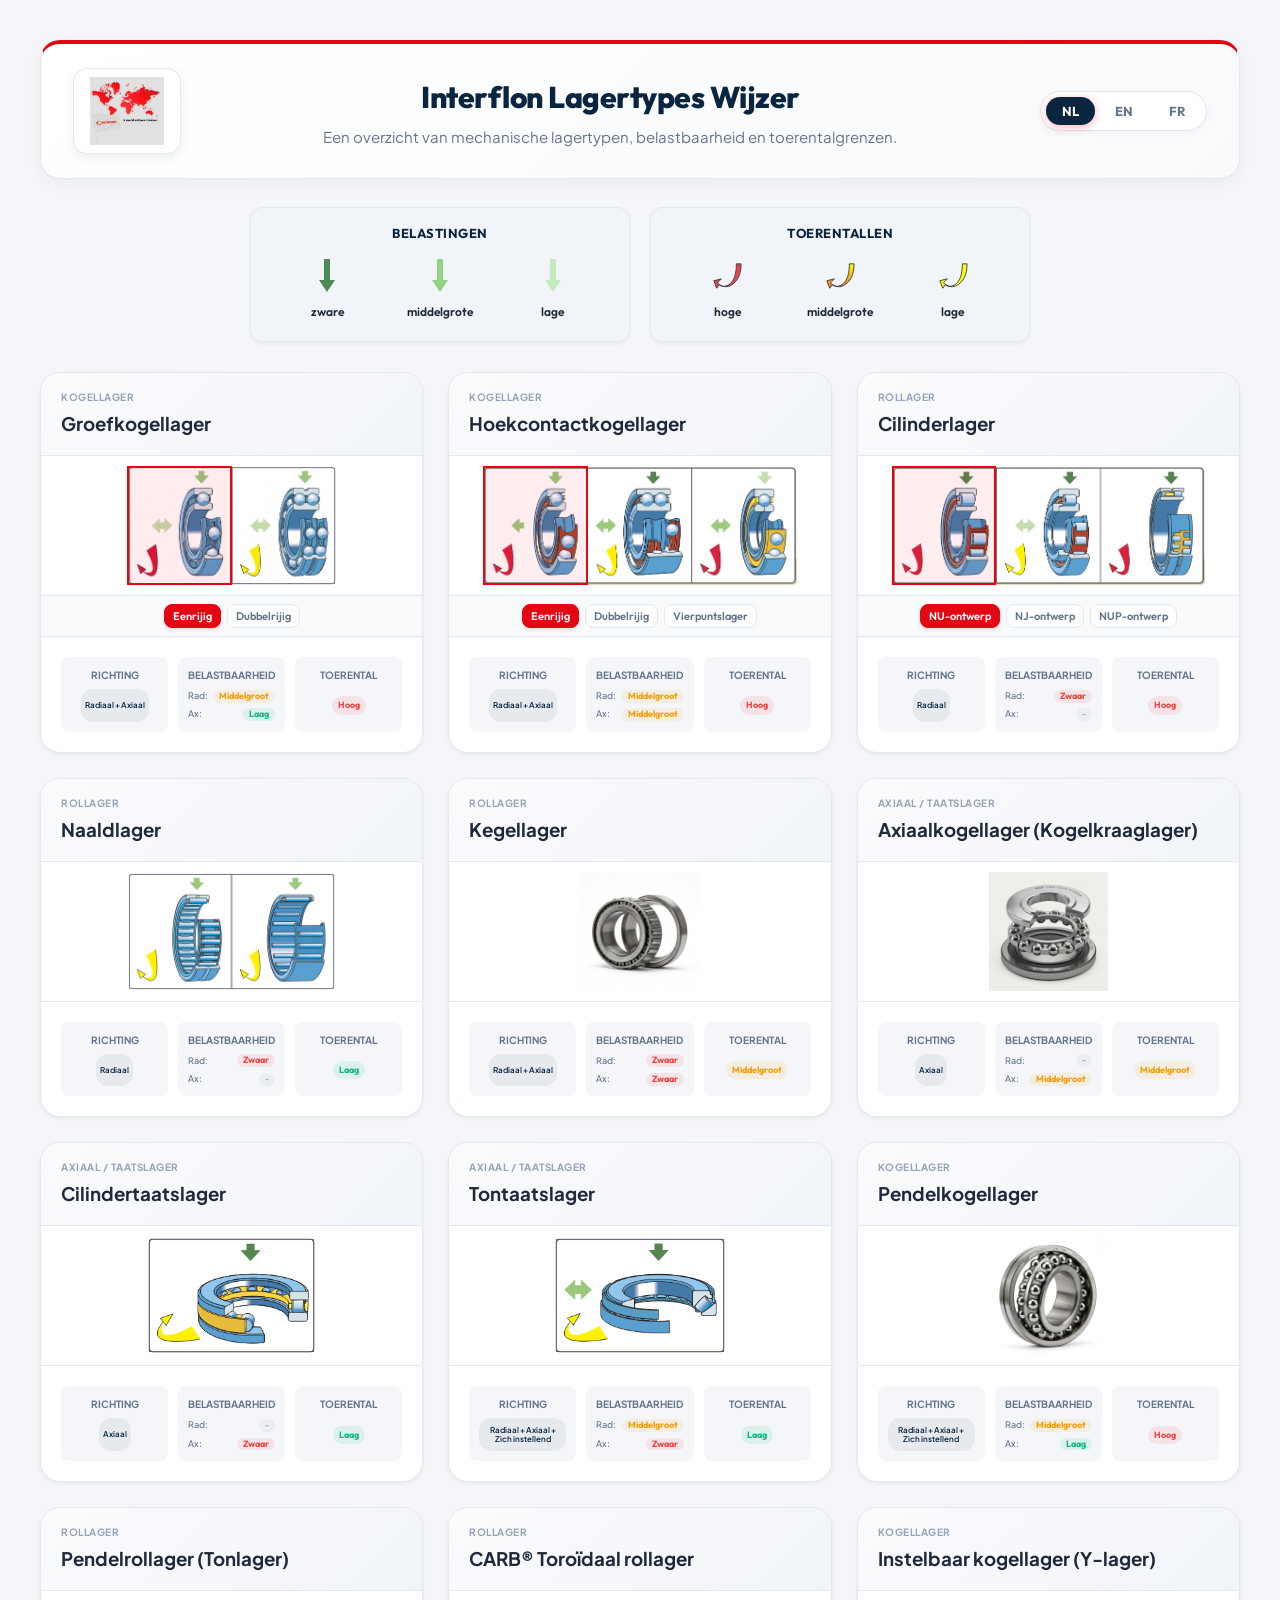
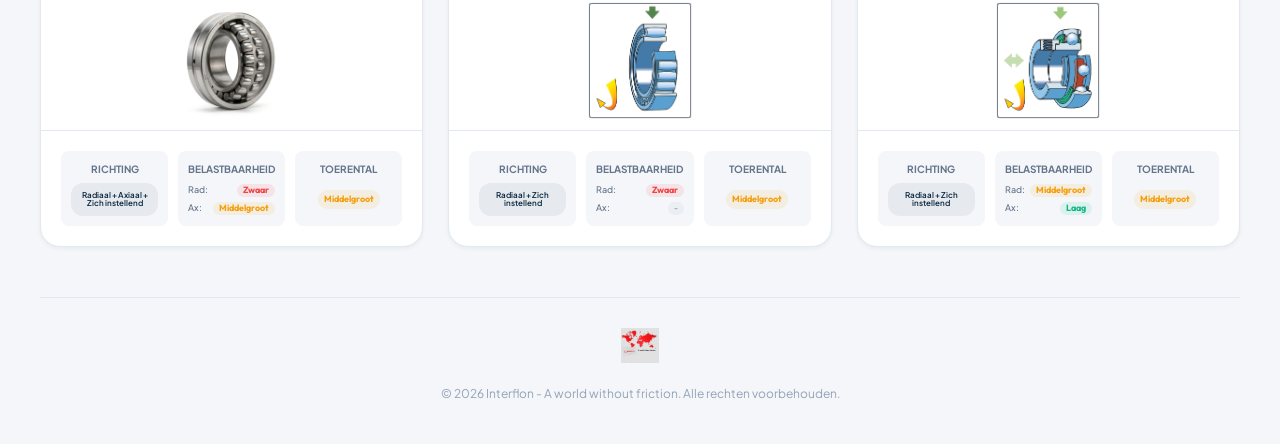
==== commit 26247eb8: "Update lagertypes.html via Antigravity" ====
--- a/lagertypes.html
+++ b/lagertypes.html
@@ -6,6 +6,11 @@
   <meta http-equiv="Cache-Control" content="no-cache, no-store, must-revalidate">
   <meta http-equiv="Pragma" content="no-cache">
   <meta http-equiv="Expires" content="0">
+  <script>
+    if (window.location.hostname === 'bearing-calculator-interflon.onrender.com') {
+      window.location.replace('https://www.interflonapps.com' + window.location.pathname + window.location.search + window.location.hash);
+    }
+  </script>
   <title>Interflon Lagertypes Wijzer</title>
   
   <!-- Typography & Icons -->
